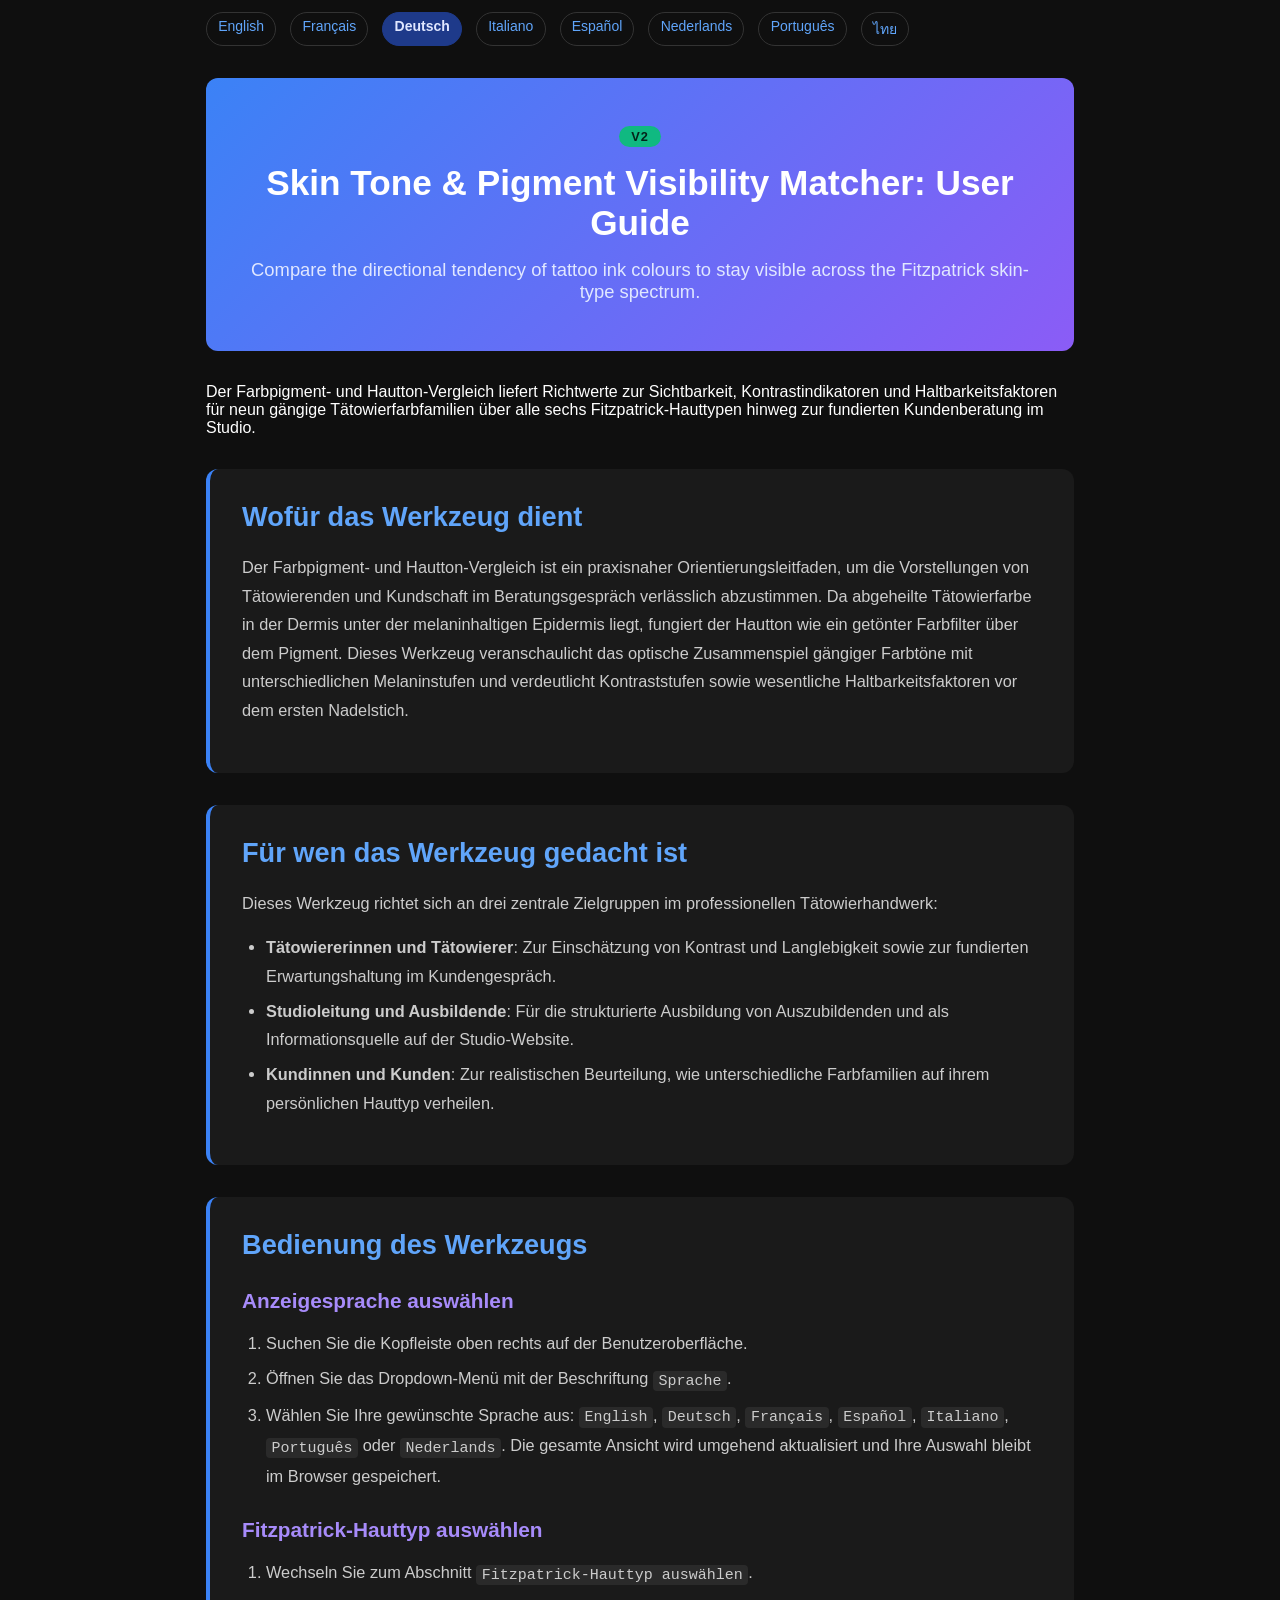
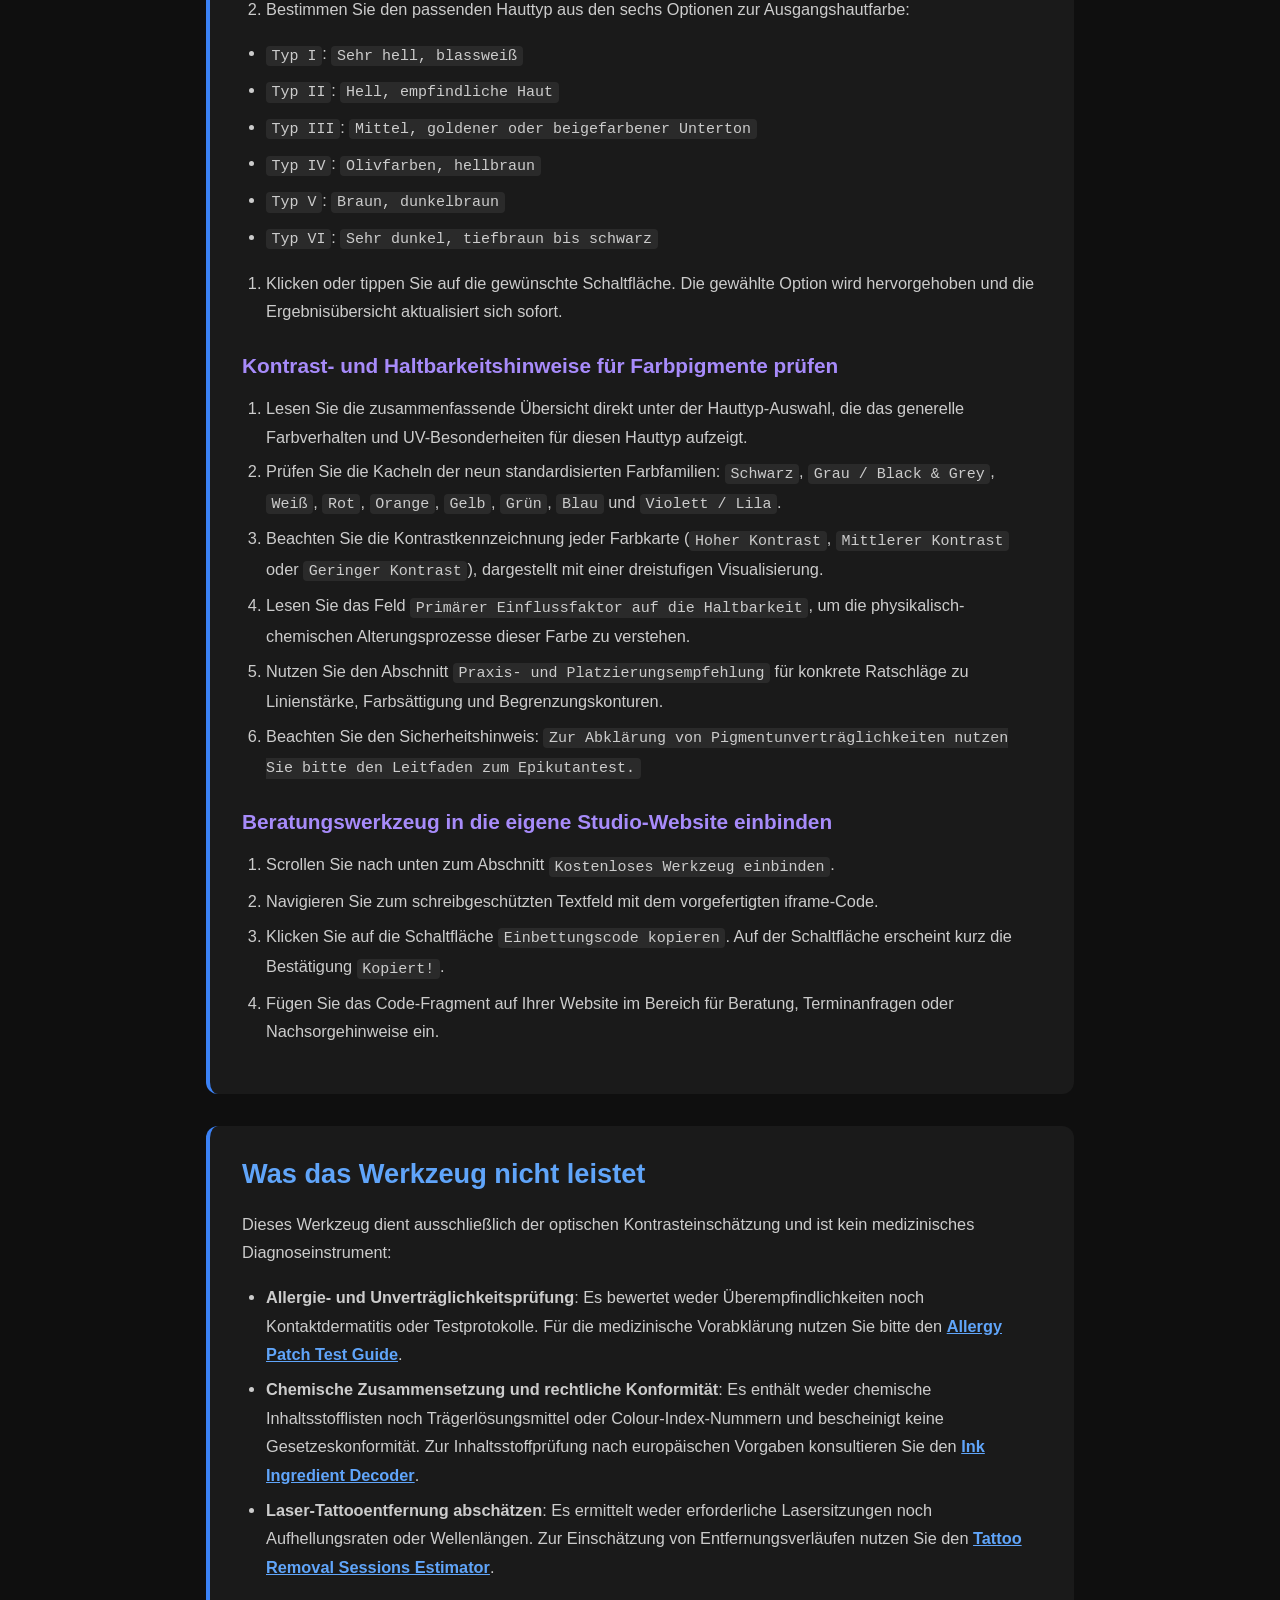
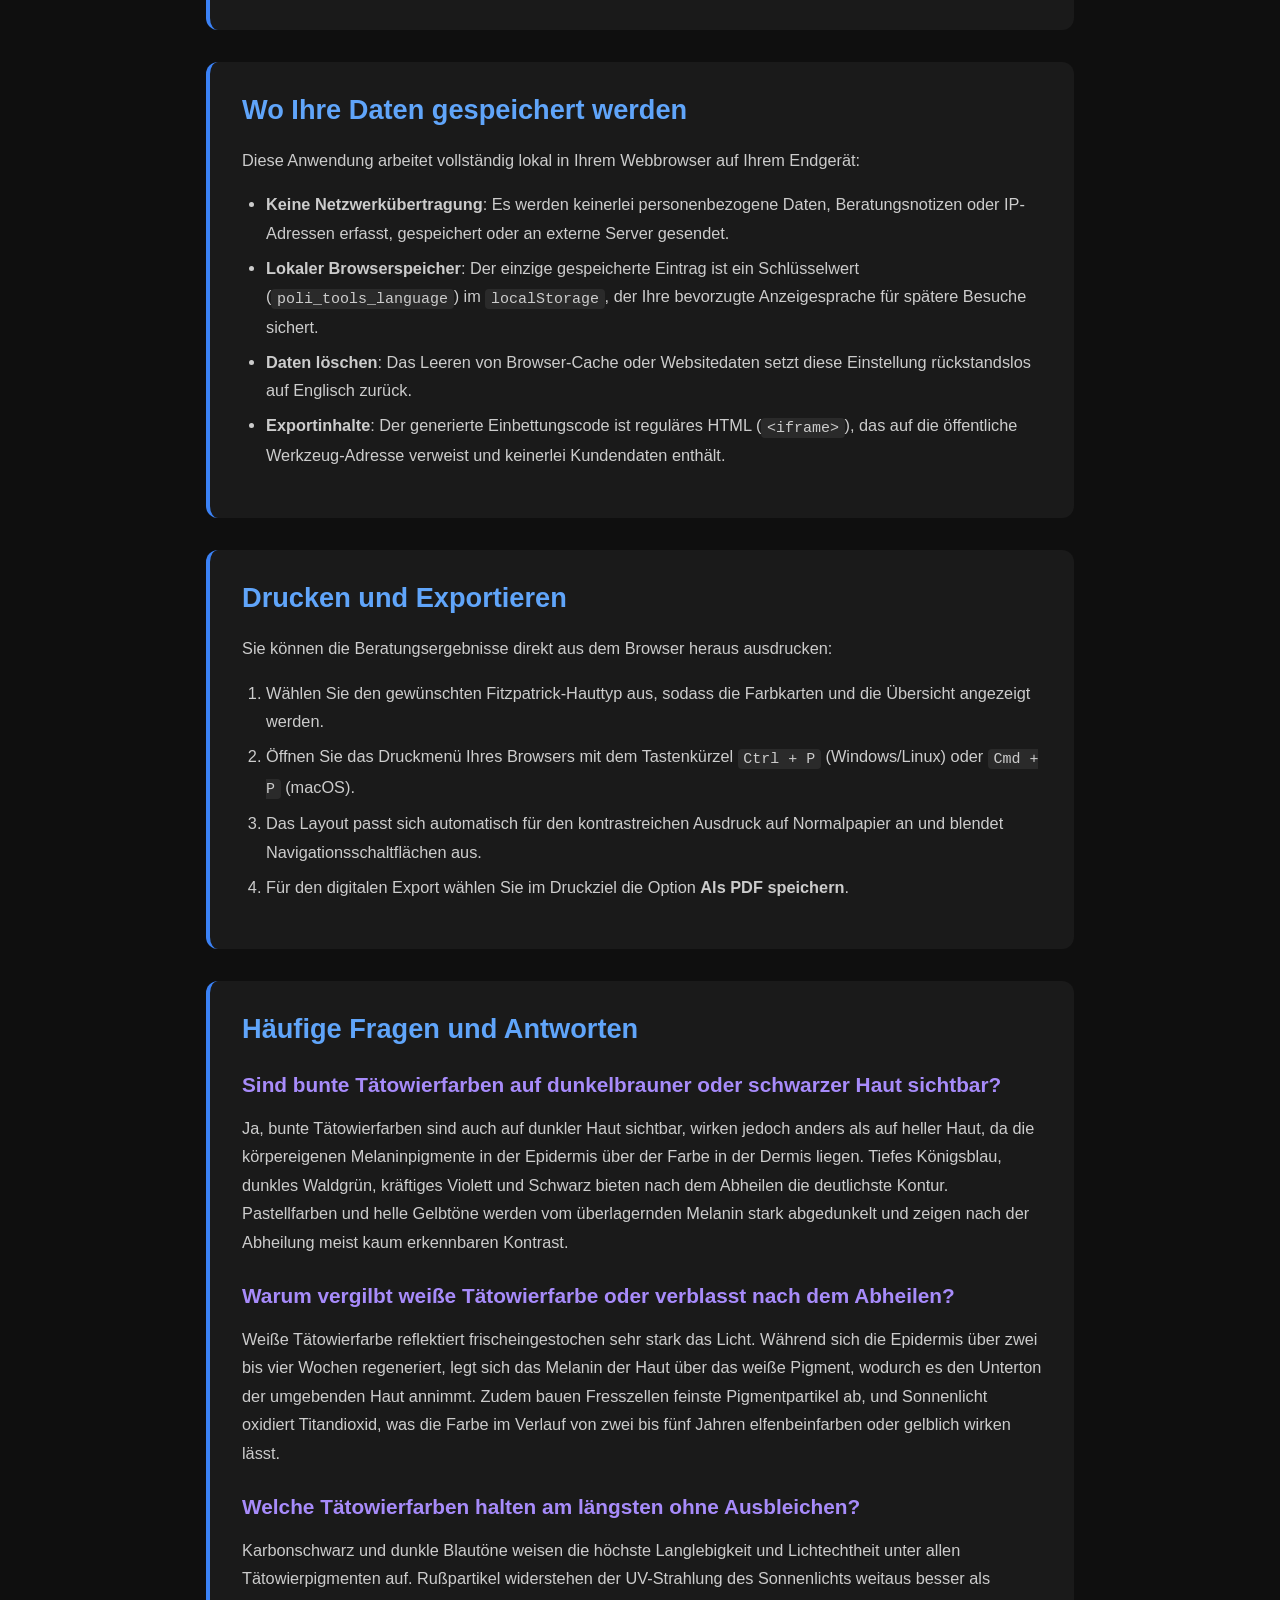
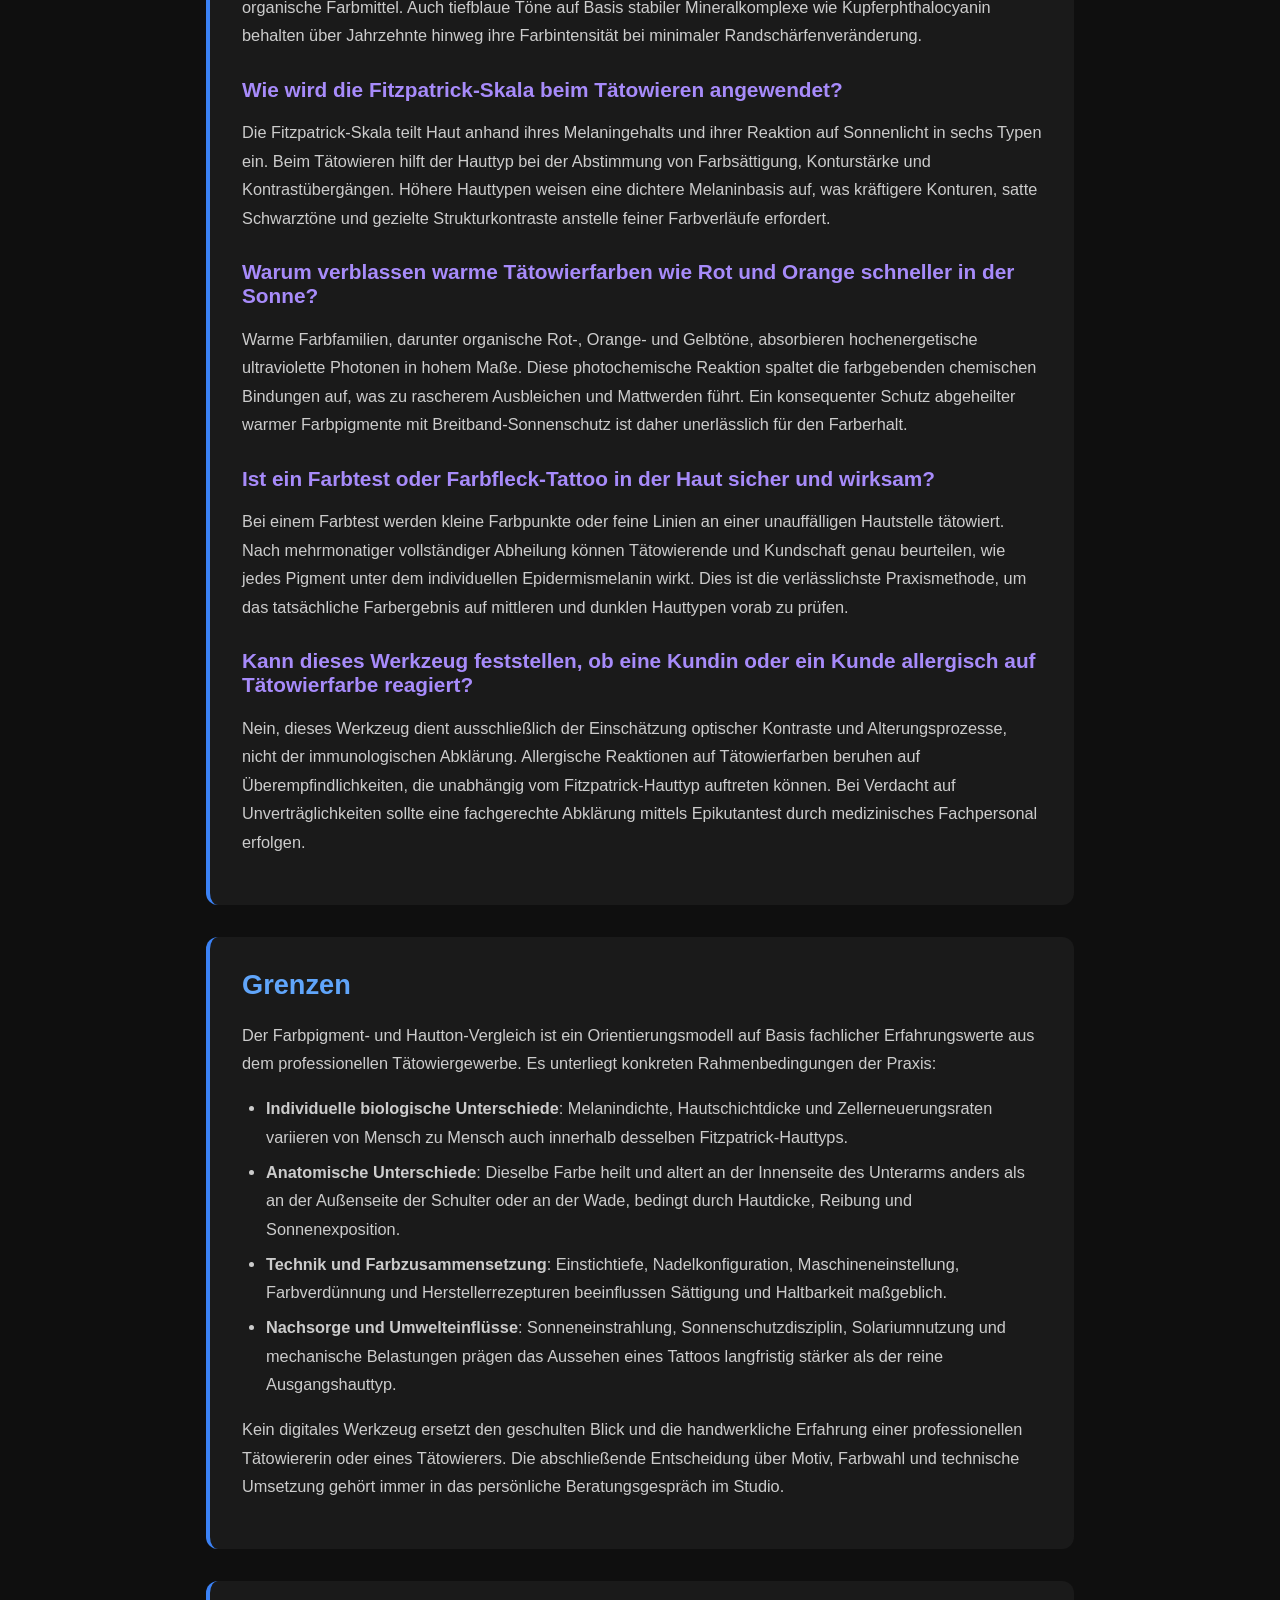
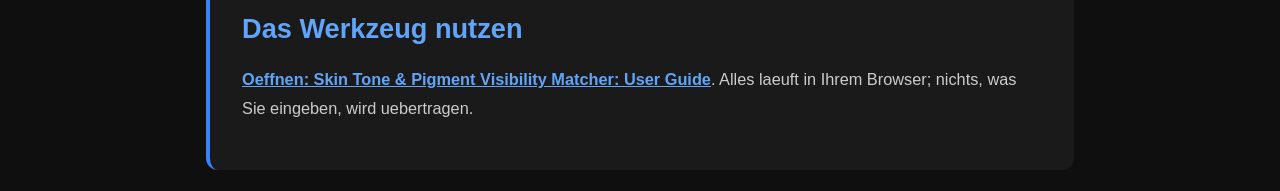
==== documentation-de.html @ 0762dd7b "sync documentation-de.html from the live site The website copy of this tool moved on and the repo di" ====
<!DOCTYPE html>
<html lang="de">
<head><meta name="robots" content="noindex,nofollow">
    <meta charset="UTF-8">
    <meta name="viewport" content="width=device-width, initial-scale=1.0">
    <title>Skin Tone &amp; Pigment Visibility Matcher: User Guide Dokumentation | Poli International</title>
    <meta name="description" content="Compare the directional tendency of tattoo ink colours to stay visible across the Fitzpatrick skin-type spectrum.">
    <link rel="canonical" href="https://poliinternational.com/skin-tone-pigment-matcher/">
    <style>
        body { background: #0f0f0f; color: #fff; font-family: -apple-system, BlinkMacSystemFont, "Segoe UI", Roboto, sans-serif; margin: 0; padding: 0; }
        body.in-iframe .doc-hero h1 { display: none; }
        * { box-sizing: border-box; }
        .entry-content { max-width: 900px; margin: 0 auto; padding: 2rem 1rem; }
        .doc-hero { background: linear-gradient(135deg, #3B82F6, #8B5CF6); padding: 3rem 2rem; text-align: center; border-radius: 0.75rem; margin-bottom: 2rem; }
        .doc-hero h1 { font-size: 2.2rem; margin: 0 0 1rem; font-weight: 700; }
        .doc-hero p { font-size: 1.15rem; color: #E0E7FF; margin: 0; }
        .doc-hero .v2 { display: inline-block; margin-bottom: 1rem; padding: 0.2rem 0.75rem; border-radius: 999px; background: #10B981; color: #04241a; font-weight: 800; font-size: 0.8rem; letter-spacing: 0.08em; }
        .doc-section { margin: 2rem 0; padding: 2rem; background: #1a1a1a; border-radius: 0.75rem; border-left: 4px solid #3B82F6; }
        .doc-section h2 { color: #60A5FA; font-size: 1.7rem; margin: 0 0 1.25rem; font-weight: 600; }
        .doc-section h3 { color: #A78BFA; font-size: 1.3rem; margin: 1.75rem 0 0.75rem; font-weight: 600; }
        .doc-section p, .doc-section li { color: #ccc; line-height: 1.75; font-size: 1.02rem; }
        .doc-section ul, .doc-section ol { padding-left: 1.5rem; }
        .doc-section li { margin: 0.4rem 0; }
        .doc-section code { background: #2a2a2a; padding: 0.1rem 0.35rem; border-radius: 0.25rem; font-size: 0.92em; }
        .doc-section a { color: #60A5FA; font-weight: 600; }
        .highlight-box { background: linear-gradient(135deg, #1E3A8A, #4C1D95); padding: 1.25rem 1.5rem; border-radius: 0.5rem; margin: 1.5rem 0; border-left: 4px solid #10B981; }
        .highlight-box p { color: #E0E7FF; margin: 0; }
        table { width: 100%; border-collapse: collapse; margin: 1.5rem 0; }
        th, td { padding: 0.75rem; text-align: left; border: 1px solid #333; vertical-align: top; }
        th { background: #2a2a2a; color: #60A5FA; }
        td { color: #ccc; }
        .doc-langs { display: flex; flex-wrap: wrap; gap: 0.4rem; margin: 0 0 1.5rem; font-size: 0.9rem; }
        .doc-langs a, .doc-langs span { padding: 0.3rem 0.7rem; border-radius: 999px; border: 1px solid #333; text-decoration: none; }
        .doc-langs a { color: #60A5FA; }
        .doc-langs span { background: #1E3A8A; color: #E0E7FF; border-color: #1E3A8A; font-weight: 700; }
    </style>
</head>
<body>
<nav class="doc-langs" aria-label="Sprache der Dokumentation" style="display:flex;flex-wrap:wrap;gap:6px 14px;max-width:900px;margin:12px auto 0;padding:0 16px;font-size:14px;"><a lang="en" href="documentation.html">English</a><a lang="fr" href="documentation-fr.html">Français</a><span lang="de">Deutsch</span><a lang="it" href="documentation-it.html">Italiano</a><a lang="es" href="documentation-es.html">Español</a><a lang="nl" href="documentation-nl.html">Nederlands</a><a lang="pt" href="documentation-pt.html">Português</a><a lang="th" href="documentation-th.html">ไทย</a></nav>
<script>if (window.self !== window.top) document.body.classList.add('in-iframe');</script>
    <div class="entry-content">
        <div class="doc-hero">
            <span class="v2">V2</span>
            <h1>Skin Tone &amp; Pigment Visibility Matcher: User Guide</h1>
            <p>Compare the directional tendency of tattoo ink colours to stay visible across the Fitzpatrick skin-type spectrum.</p>
        </div>
        <p>Der Farbpigment- und Hautton-Vergleich liefert Richtwerte zur Sichtbarkeit, Kontrastindikatoren und Haltbarkeitsfaktoren für neun gängige Tätowierfarbfamilien über alle sechs Fitzpatrick-Hauttypen hinweg zur fundierten Kundenberatung im Studio.</p>
        <div class="doc-section">
        <h2>Wofür das Werkzeug dient</h2>
        <p>Der Farbpigment- und Hautton-Vergleich ist ein praxisnaher Orientierungsleitfaden, um die Vorstellungen von Tätowierenden und Kundschaft im Beratungsgespräch verlässlich abzustimmen. Da abgeheilte Tätowierfarbe in der Dermis unter der melaninhaltigen Epidermis liegt, fungiert der Hautton wie ein getönter Farbfilter über dem Pigment. Dieses Werkzeug veranschaulicht das optische Zusammenspiel gängiger Farbtöne mit unterschiedlichen Melaninstufen und verdeutlicht Kontraststufen sowie wesentliche Haltbarkeitsfaktoren vor dem ersten Nadelstich.</p>
        </div>
        <div class="doc-section">
        <h2>Für wen das Werkzeug gedacht ist</h2>
        <p>Dieses Werkzeug richtet sich an drei zentrale Zielgruppen im professionellen Tätowierhandwerk:</p>
        <ul>
        <li><strong>Tätowiererinnen und Tätowierer</strong>: Zur Einschätzung von Kontrast und Langlebigkeit sowie zur fundierten Erwartungshaltung im Kundengespräch.</li>
        <li><strong>Studioleitung und Ausbildende</strong>: Für die strukturierte Ausbildung von Auszubildenden und als Informationsquelle auf der Studio-Website.</li>
        <li><strong>Kundinnen und Kunden</strong>: Zur realistischen Beurteilung, wie unterschiedliche Farbfamilien auf ihrem persönlichen Hauttyp verheilen.</li>
        </ul>
        </div>
        <div class="doc-section">
        <h2>Bedienung des Werkzeugs</h2>
        <h3>Anzeigesprache auswählen</h3>
        <ol>
        <li>Suchen Sie die Kopfleiste oben rechts auf der Benutzeroberfläche.</li>
        <li>Öffnen Sie das Dropdown-Menü mit der Beschriftung <code>Sprache</code>.</li>
        <li>Wählen Sie Ihre gewünschte Sprache aus: <code>English</code>, <code>Deutsch</code>, <code>Français</code>, <code>Español</code>, <code>Italiano</code>, <code>Português</code> oder <code>Nederlands</code>. Die gesamte Ansicht wird umgehend aktualisiert und Ihre Auswahl bleibt im Browser gespeichert.</li>
        </ol>
        <h3>Fitzpatrick-Hauttyp auswählen</h3>
        <ol>
        <li>Wechseln Sie zum Abschnitt <code>Fitzpatrick-Hauttyp auswählen</code>.</li>
        <li>Bestimmen Sie den passenden Hauttyp aus den sechs Optionen zur Ausgangshautfarbe:</li>
        </ol>
        <ul>
        <li><code>Typ I</code>: <code>Sehr hell, blassweiß</code></li>
        <li><code>Typ II</code>: <code>Hell, empfindliche Haut</code></li>
        <li><code>Typ III</code>: <code>Mittel, goldener oder beigefarbener Unterton</code></li>
        <li><code>Typ IV</code>: <code>Olivfarben, hellbraun</code></li>
        <li><code>Typ V</code>: <code>Braun, dunkelbraun</code></li>
        <li><code>Typ VI</code>: <code>Sehr dunkel, tiefbraun bis schwarz</code></li>
        </ul>
        <ol>
        <li>Klicken oder tippen Sie auf die gewünschte Schaltfläche. Die gewählte Option wird hervorgehoben und die Ergebnisübersicht aktualisiert sich sofort.</li>
        </ol>
        <h3>Kontrast- und Haltbarkeitshinweise für Farbpigmente prüfen</h3>
        <ol>
        <li>Lesen Sie die zusammenfassende Übersicht direkt unter der Hauttyp-Auswahl, die das generelle Farbverhalten und UV-Besonderheiten für diesen Hauttyp aufzeigt.</li>
        <li>Prüfen Sie die Kacheln der neun standardisierten Farbfamilien: <code>Schwarz</code>, <code>Grau / Black &amp; Grey</code>, <code>Weiß</code>, <code>Rot</code>, <code>Orange</code>, <code>Gelb</code>, <code>Grün</code>, <code>Blau</code> und <code>Violett / Lila</code>.</li>
        <li>Beachten Sie die Kontrastkennzeichnung jeder Farbkarte (<code>Hoher Kontrast</code>, <code>Mittlerer Kontrast</code> oder <code>Geringer Kontrast</code>), dargestellt mit einer dreistufigen Visualisierung.</li>
        <li>Lesen Sie das Feld <code>Primärer Einflussfaktor auf die Haltbarkeit</code>, um die physikalisch-chemischen Alterungsprozesse dieser Farbe zu verstehen.</li>
        <li>Nutzen Sie den Abschnitt <code>Praxis- und Platzierungsempfehlung</code> für konkrete Ratschläge zu Linienstärke, Farbsättigung und Begrenzungskonturen.</li>
        <li>Beachten Sie den Sicherheitshinweis: <code>Zur Abklärung von Pigmentunverträglichkeiten nutzen Sie bitte den Leitfaden zum Epikutantest.</code></li>
        </ol>
        <h3>Beratungswerkzeug in die eigene Studio-Website einbinden</h3>
        <ol>
        <li>Scrollen Sie nach unten zum Abschnitt <code>Kostenloses Werkzeug einbinden</code>.</li>
        <li>Navigieren Sie zum schreibgeschützten Textfeld mit dem vorgefertigten iframe-Code.</li>
        <li>Klicken Sie auf die Schaltfläche <code>Einbettungscode kopieren</code>. Auf der Schaltfläche erscheint kurz die Bestätigung <code>Kopiert!</code>.</li>
        <li>Fügen Sie das Code-Fragment auf Ihrer Website im Bereich für Beratung, Terminanfragen oder Nachsorgehinweise ein.</li>
        </ol>
        </div>
        <div class="doc-section">
        <h2>Was das Werkzeug nicht leistet</h2>
        <p>Dieses Werkzeug dient ausschließlich der optischen Kontrasteinschätzung und ist kein medizinisches Diagnoseinstrument:</p>
        <ul>
        <li><strong>Allergie- und Unverträglichkeitsprüfung</strong>: Es bewertet weder Überempfindlichkeiten noch Kontaktdermatitis oder Testprotokolle. Für die medizinische Vorabklärung nutzen Sie bitte den <a href="https://poliinternational.com/allergy-patch-test/" target="_top">Allergy Patch Test Guide</a>.</li>
        <li><strong>Chemische Zusammensetzung und rechtliche Konformität</strong>: Es enthält weder chemische Inhaltsstofflisten noch Trägerlösungsmittel oder Colour-Index-Nummern und bescheinigt keine Gesetzeskonformität. Zur Inhaltsstoffprüfung nach europäischen Vorgaben konsultieren Sie den <a href="https://poliinternational.com/ink-ingredient-decoder/" target="_top">Ink Ingredient Decoder</a>.</li>
        <li><strong>Laser-Tattooentfernung abschätzen</strong>: Es ermittelt weder erforderliche Lasersitzungen noch Aufhellungsraten oder Wellenlängen. Zur Einschätzung von Entfernungsverläufen nutzen Sie den <a href="https://poliinternational.com/tattoo-removal-sessions/" target="_top">Tattoo Removal Sessions Estimator</a>.</li>
        </ul>
        </div>
        <div class="doc-section">
        <h2>Wo Ihre Daten gespeichert werden</h2>
        <p>Diese Anwendung arbeitet vollständig lokal in Ihrem Webbrowser auf Ihrem Endgerät:</p>
        <ul>
        <li><strong>Keine Netzwerkübertragung</strong>: Es werden keinerlei personenbezogene Daten, Beratungsnotizen oder IP-Adressen erfasst, gespeichert oder an externe Server gesendet.</li>
        <li><strong>Lokaler Browserspeicher</strong>: Der einzige gespeicherte Eintrag ist ein Schlüsselwert (<code>poli_tools_language</code>) im <code>localStorage</code>, der Ihre bevorzugte Anzeigesprache für spätere Besuche sichert.</li>
        <li><strong>Daten löschen</strong>: Das Leeren von Browser-Cache oder Websitedaten setzt diese Einstellung rückstandslos auf Englisch zurück.</li>
        <li><strong>Exportinhalte</strong>: Der generierte Einbettungscode ist reguläres HTML (<code>&lt;iframe&gt;</code>), das auf die öffentliche Werkzeug-Adresse verweist und keinerlei Kundendaten enthält.</li>
        </ul>
        </div>
        <div class="doc-section">
        <h2>Drucken und Exportieren</h2>
        <p>Sie können die Beratungsergebnisse direkt aus dem Browser heraus ausdrucken:</p>
        <ol>
        <li>Wählen Sie den gewünschten Fitzpatrick-Hauttyp aus, sodass die Farbkarten und die Übersicht angezeigt werden.</li>
        <li>Öffnen Sie das Druckmenü Ihres Browsers mit dem Tastenkürzel <code>Ctrl + P</code> (Windows/Linux) oder <code>Cmd + P</code> (macOS).</li>
        <li>Das Layout passt sich automatisch für den kontrastreichen Ausdruck auf Normalpapier an und blendet Navigationsschaltflächen aus.</li>
        <li>Für den digitalen Export wählen Sie im Druckziel die Option <strong>Als PDF speichern</strong>.</li>
        </ol>
        </div>
        <div class="doc-section">
        <h2>Häufige Fragen und Antworten</h2>
        <h3>Sind bunte Tätowierfarben auf dunkelbrauner oder schwarzer Haut sichtbar?</h3>
        <p>Ja, bunte Tätowierfarben sind auch auf dunkler Haut sichtbar, wirken jedoch anders als auf heller Haut, da die körpereigenen Melaninpigmente in der Epidermis über der Farbe in der Dermis liegen. Tiefes Königsblau, dunkles Waldgrün, kräftiges Violett und Schwarz bieten nach dem Abheilen die deutlichste Kontur. Pastellfarben und helle Gelbtöne werden vom überlagernden Melanin stark abgedunkelt und zeigen nach der Abheilung meist kaum erkennbaren Kontrast.</p>
        <h3>Warum vergilbt weiße Tätowierfarbe oder verblasst nach dem Abheilen?</h3>
        <p>Weiße Tätowierfarbe reflektiert frischeingestochen sehr stark das Licht. Während sich die Epidermis über zwei bis vier Wochen regeneriert, legt sich das Melanin der Haut über das weiße Pigment, wodurch es den Unterton der umgebenden Haut annimmt. Zudem bauen Fresszellen feinste Pigmentpartikel ab, und Sonnenlicht oxidiert Titandioxid, was die Farbe im Verlauf von zwei bis fünf Jahren elfenbeinfarben oder gelblich wirken lässt.</p>
        <h3>Welche Tätowierfarben halten am längsten ohne Ausbleichen?</h3>
        <p>Karbonschwarz und dunkle Blautöne weisen die höchste Langlebigkeit und Lichtechtheit unter allen Tätowierpigmenten auf. Rußpartikel widerstehen der UV-Strahlung des Sonnenlichts weitaus besser als organische Farbmittel. Auch tiefblaue Töne auf Basis stabiler Mineralkomplexe wie Kupferphthalocyanin behalten über Jahrzehnte hinweg ihre Farbintensität bei minimaler Randschärfenveränderung.</p>
        <h3>Wie wird die Fitzpatrick-Skala beim Tätowieren angewendet?</h3>
        <p>Die Fitzpatrick-Skala teilt Haut anhand ihres Melaningehalts und ihrer Reaktion auf Sonnenlicht in sechs Typen ein. Beim Tätowieren hilft der Hauttyp bei der Abstimmung von Farbsättigung, Konturstärke und Kontrastübergängen. Höhere Hauttypen weisen eine dichtere Melaninbasis auf, was kräftigere Konturen, satte Schwarztöne und gezielte Strukturkontraste anstelle feiner Farbverläufe erfordert.</p>
        <h3>Warum verblassen warme Tätowierfarben wie Rot und Orange schneller in der Sonne?</h3>
        <p>Warme Farbfamilien, darunter organische Rot-, Orange- und Gelbtöne, absorbieren hochenergetische ultraviolette Photonen in hohem Maße. Diese photochemische Reaktion spaltet die farbgebenden chemischen Bindungen auf, was zu rascherem Ausbleichen und Mattwerden führt. Ein konsequenter Schutz abgeheilter warmer Farbpigmente mit Breitband-Sonnenschutz ist daher unerlässlich für den Farberhalt.</p>
        <h3>Ist ein Farbtest oder Farbfleck-Tattoo in der Haut sicher und wirksam?</h3>
        <p>Bei einem Farbtest werden kleine Farbpunkte oder feine Linien an einer unauffälligen Hautstelle tätowiert. Nach mehrmonatiger vollständiger Abheilung können Tätowierende und Kundschaft genau beurteilen, wie jedes Pigment unter dem individuellen Epidermismelanin wirkt. Dies ist die verlässlichste Praxismethode, um das tatsächliche Farbergebnis auf mittleren und dunklen Hauttypen vorab zu prüfen.</p>
        <h3>Kann dieses Werkzeug feststellen, ob eine Kundin oder ein Kunde allergisch auf Tätowierfarbe reagiert?</h3>
        <p>Nein, dieses Werkzeug dient ausschließlich der Einschätzung optischer Kontraste und Alterungsprozesse, nicht der immunologischen Abklärung. Allergische Reaktionen auf Tätowierfarben beruhen auf Überempfindlichkeiten, die unabhängig vom Fitzpatrick-Hauttyp auftreten können. Bei Verdacht auf Unverträglichkeiten sollte eine fachgerechte Abklärung mittels Epikutantest durch medizinisches Fachpersonal erfolgen.</p>
        </div>
        <div class="doc-section">
        <h2>Grenzen</h2>
        <p>Der Farbpigment- und Hautton-Vergleich ist ein Orientierungsmodell auf Basis fachlicher Erfahrungswerte aus dem professionellen Tätowiergewerbe. Es unterliegt konkreten Rahmenbedingungen der Praxis:</p>
        <ul>
        <li><strong>Individuelle biologische Unterschiede</strong>: Melanindichte, Hautschichtdicke und Zellerneuerungsraten variieren von Mensch zu Mensch auch innerhalb desselben Fitzpatrick-Hauttyps.</li>
        <li><strong>Anatomische Unterschiede</strong>: Dieselbe Farbe heilt und altert an der Innenseite des Unterarms anders als an der Außenseite der Schulter oder an der Wade, bedingt durch Hautdicke, Reibung und Sonnenexposition.</li>
        <li><strong>Technik und Farbzusammensetzung</strong>: Einstichtiefe, Nadelkonfiguration, Maschineneinstellung, Farbverdünnung und Herstellerrezepturen beeinflussen Sättigung und Haltbarkeit maßgeblich.</li>
        <li><strong>Nachsorge und Umwelteinflüsse</strong>: Sonneneinstrahlung, Sonnenschutzdisziplin, Solariumnutzung und mechanische Belastungen prägen das Aussehen eines Tattoos langfristig stärker als der reine Ausgangshauttyp.</li>
        </ul>
        <p>Kein digitales Werkzeug ersetzt den geschulten Blick und die handwerkliche Erfahrung einer professionellen Tätowiererin oder eines Tätowierers. Die abschließende Entscheidung über Motiv, Farbwahl und technische Umsetzung gehört immer in das persönliche Beratungsgespräch im Studio.</p>
        </div>
        <div class="doc-section">
            <h2>Das Werkzeug nutzen</h2>
            <p><a href="https://poliinternational.com/skin-tone-pigment-matcher/" target="_top">Oeffnen: Skin Tone &amp; Pigment Visibility Matcher: User Guide</a>. Alles laeuft in Ihrem Browser; nichts, was Sie eingeben, wird uebertragen.</p>
        </div>
    </div>
</body>
</html>
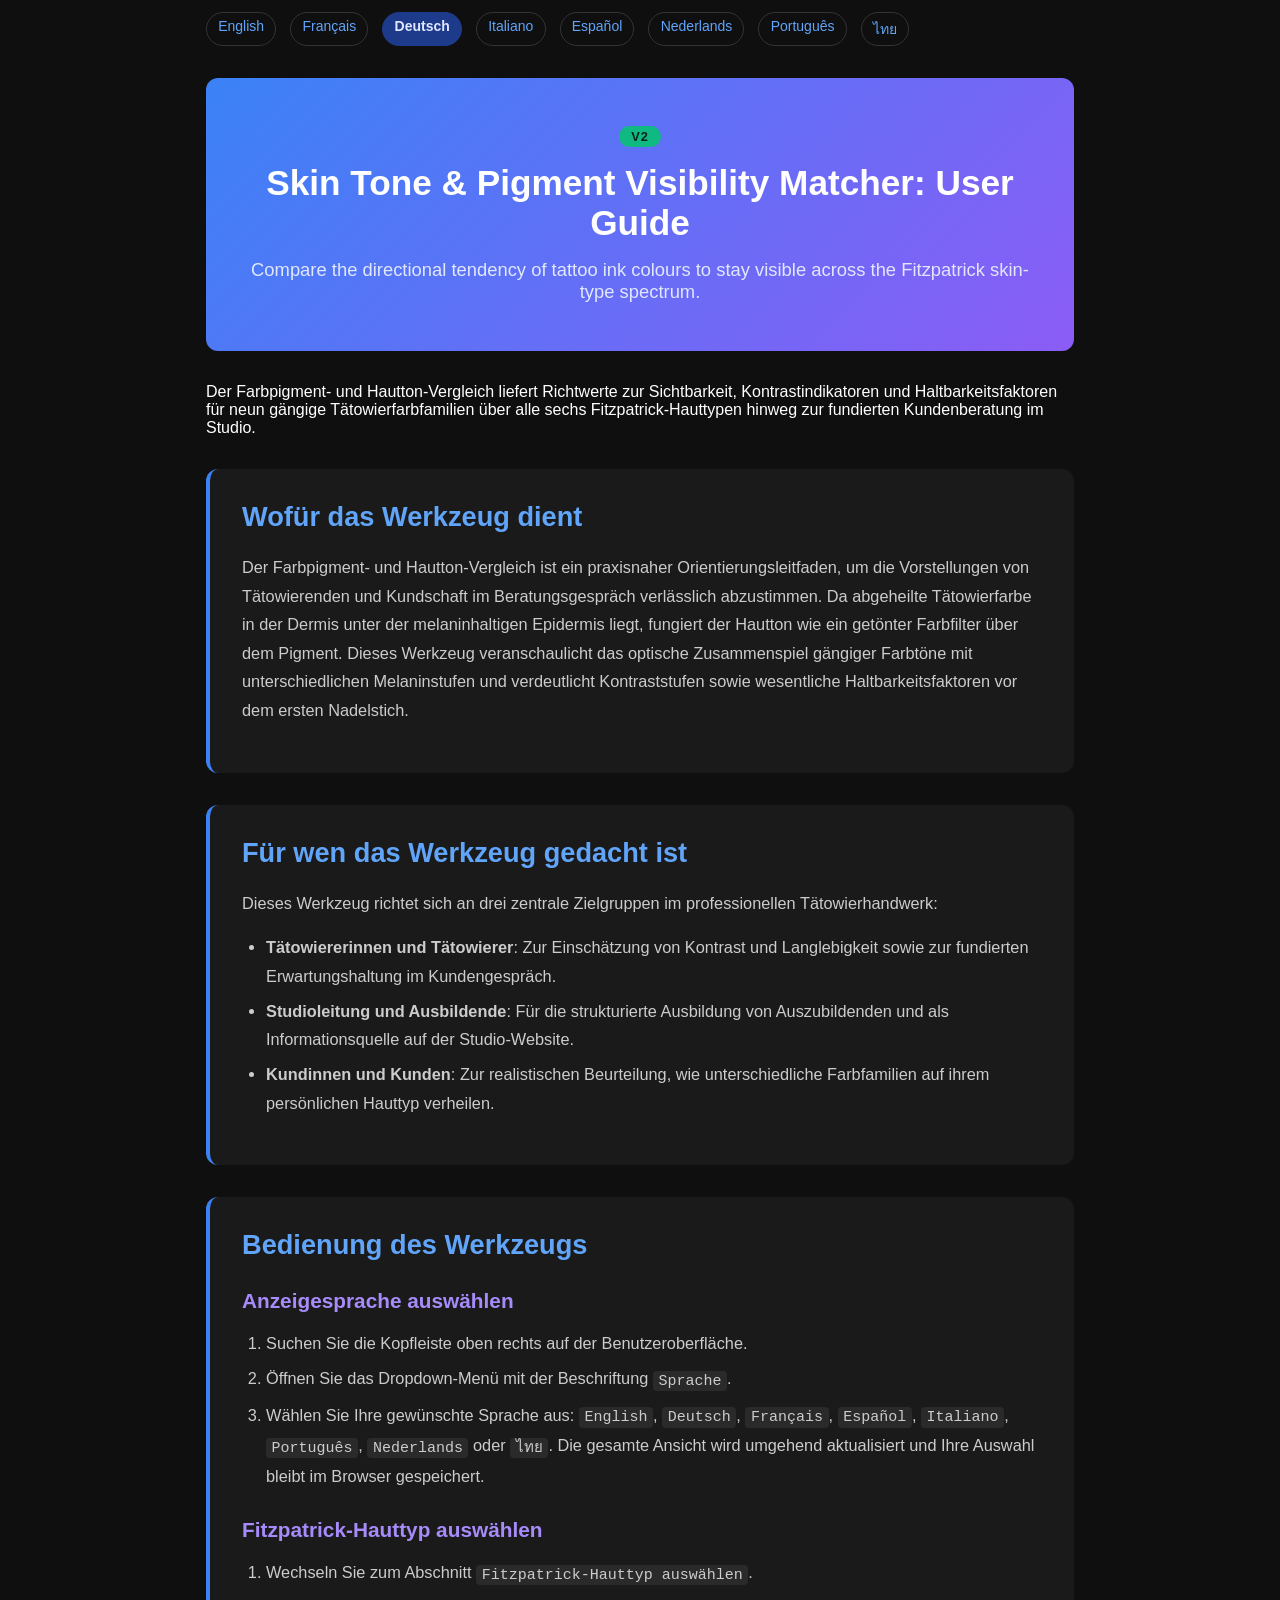
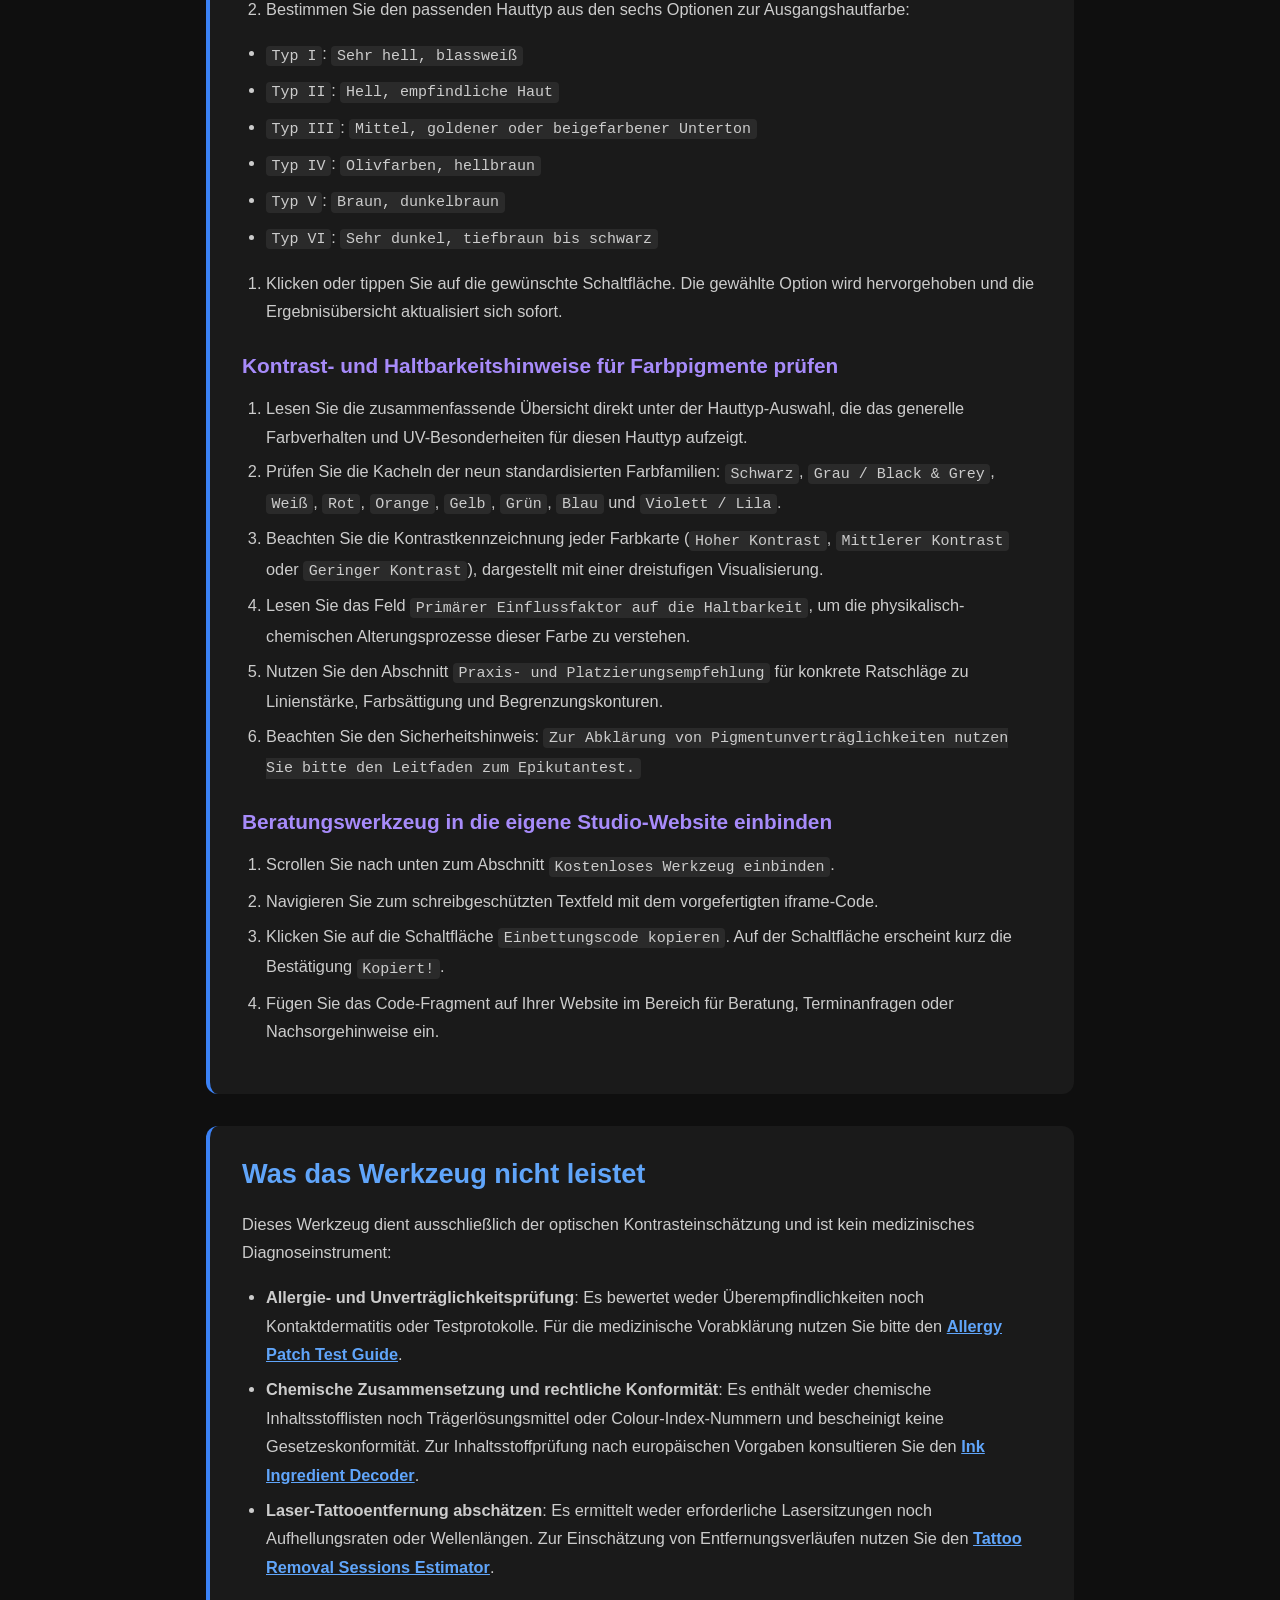
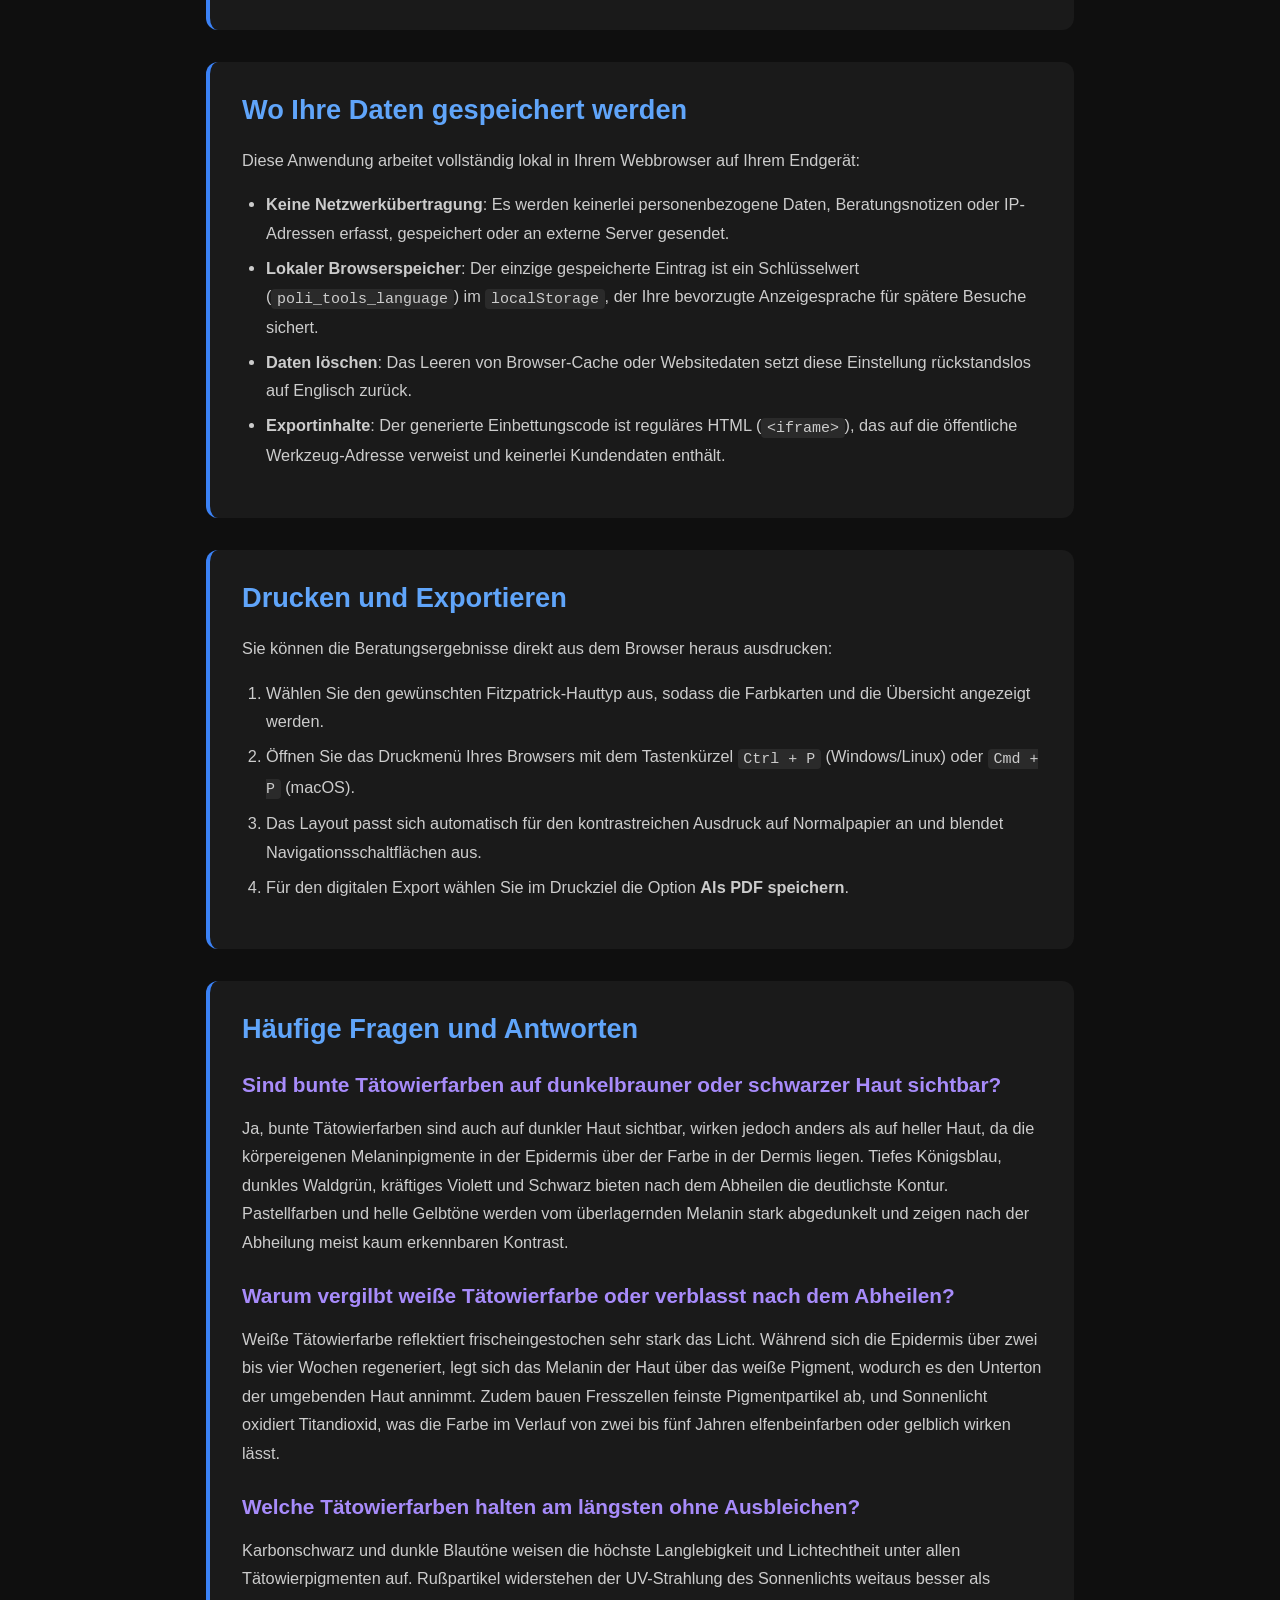
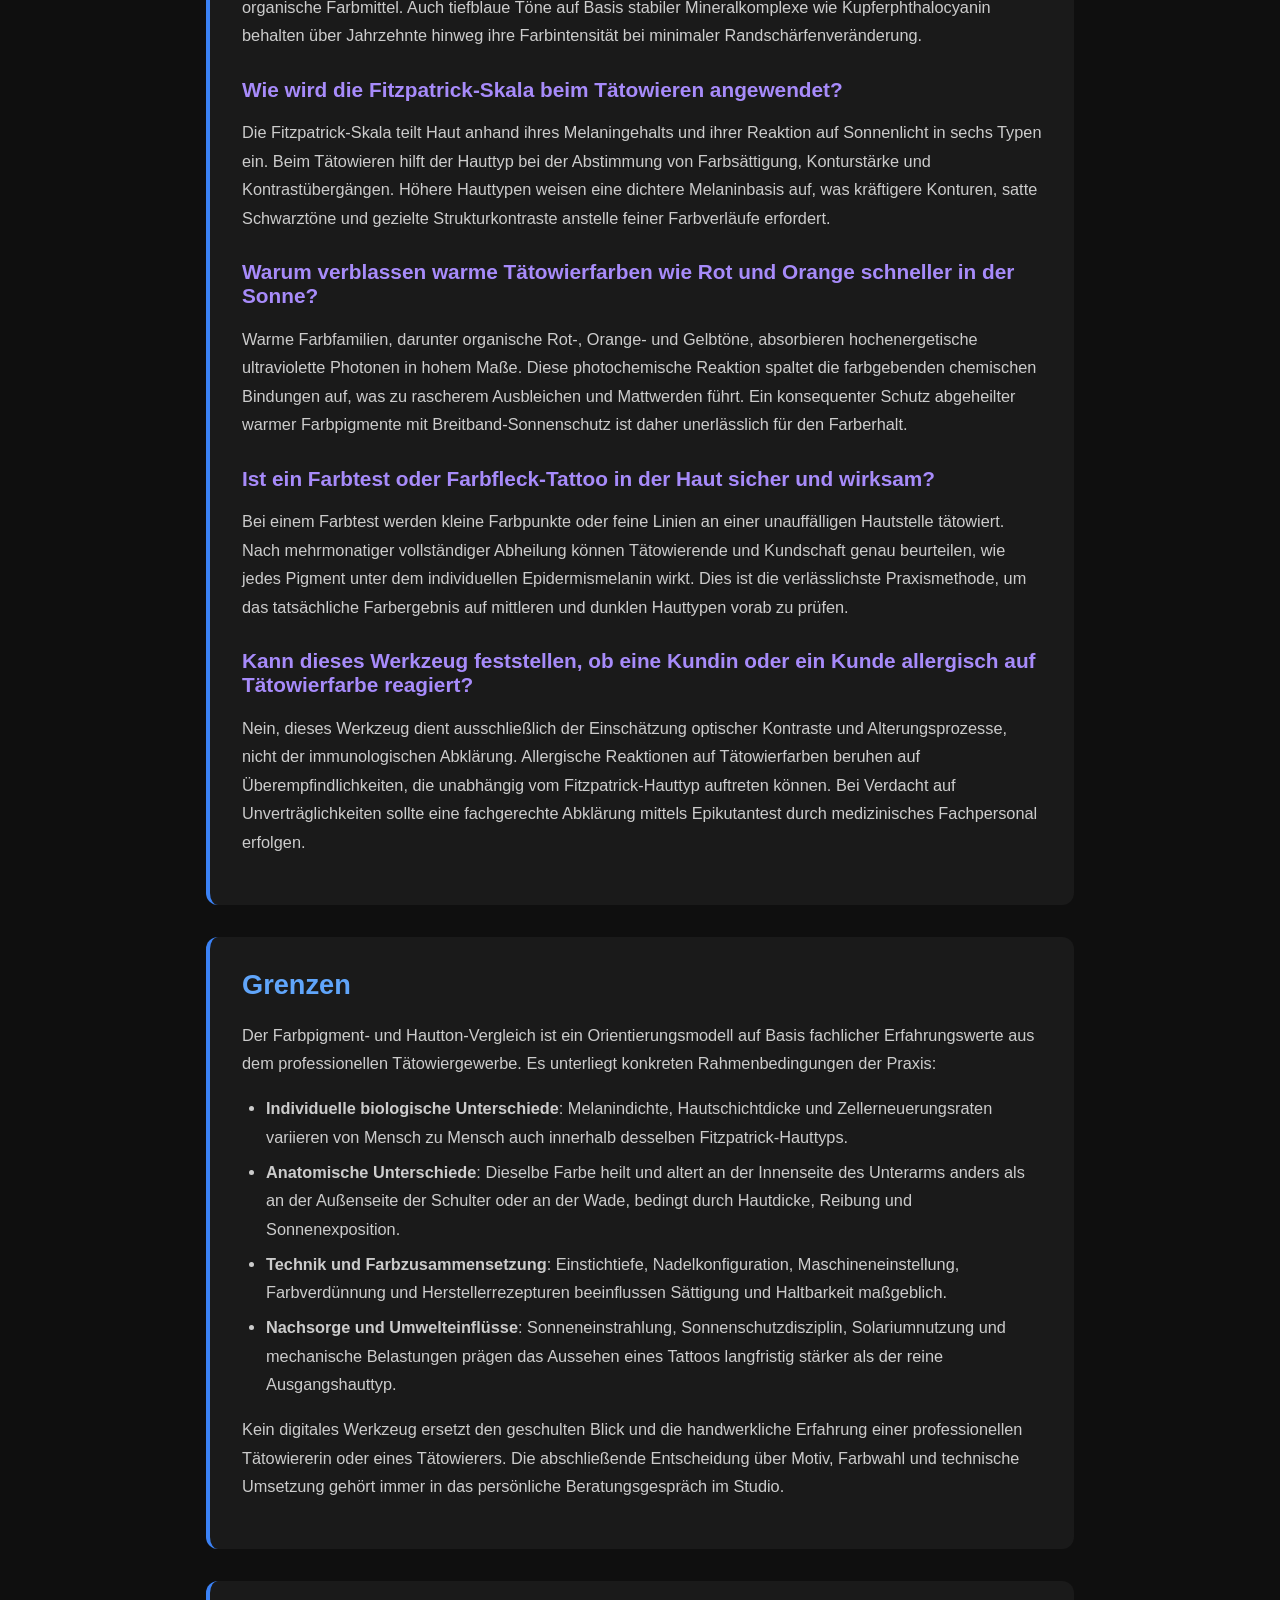
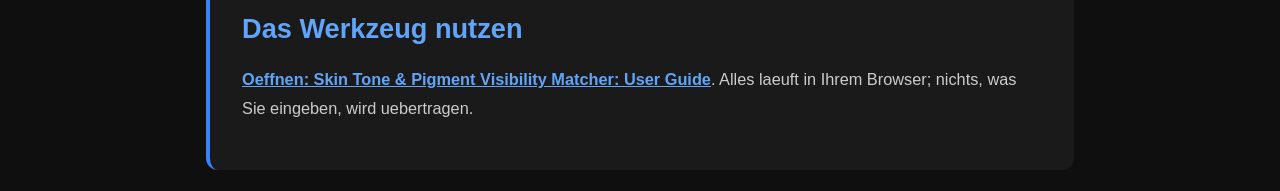
==== commit 0c4ec24c: "sync documentation-de.html from the live site The website copy of this tool moved on and the repo di" ====
--- a/documentation-de.html
+++ b/documentation-de.html
@@ -64,7 +64,7 @@
         <ol>
         <li>Suchen Sie die Kopfleiste oben rechts auf der Benutzeroberfläche.</li>
         <li>Öffnen Sie das Dropdown-Menü mit der Beschriftung <code>Sprache</code>.</li>
-        <li>Wählen Sie Ihre gewünschte Sprache aus: <code>English</code>, <code>Deutsch</code>, <code>Français</code>, <code>Español</code>, <code>Italiano</code>, <code>Português</code> oder <code>Nederlands</code>. Die gesamte Ansicht wird umgehend aktualisiert und Ihre Auswahl bleibt im Browser gespeichert.</li>
+        <li>Wählen Sie Ihre gewünschte Sprache aus: <code>English</code>, <code>Deutsch</code>, <code>Français</code>, <code>Español</code>, <code>Italiano</code>, <code>Português</code>, <code>Nederlands</code> oder <code>ไทย</code>. Die gesamte Ansicht wird umgehend aktualisiert und Ihre Auswahl bleibt im Browser gespeichert.</li>
         </ol>
         <h3>Fitzpatrick-Hauttyp auswählen</h3>
         <ol>
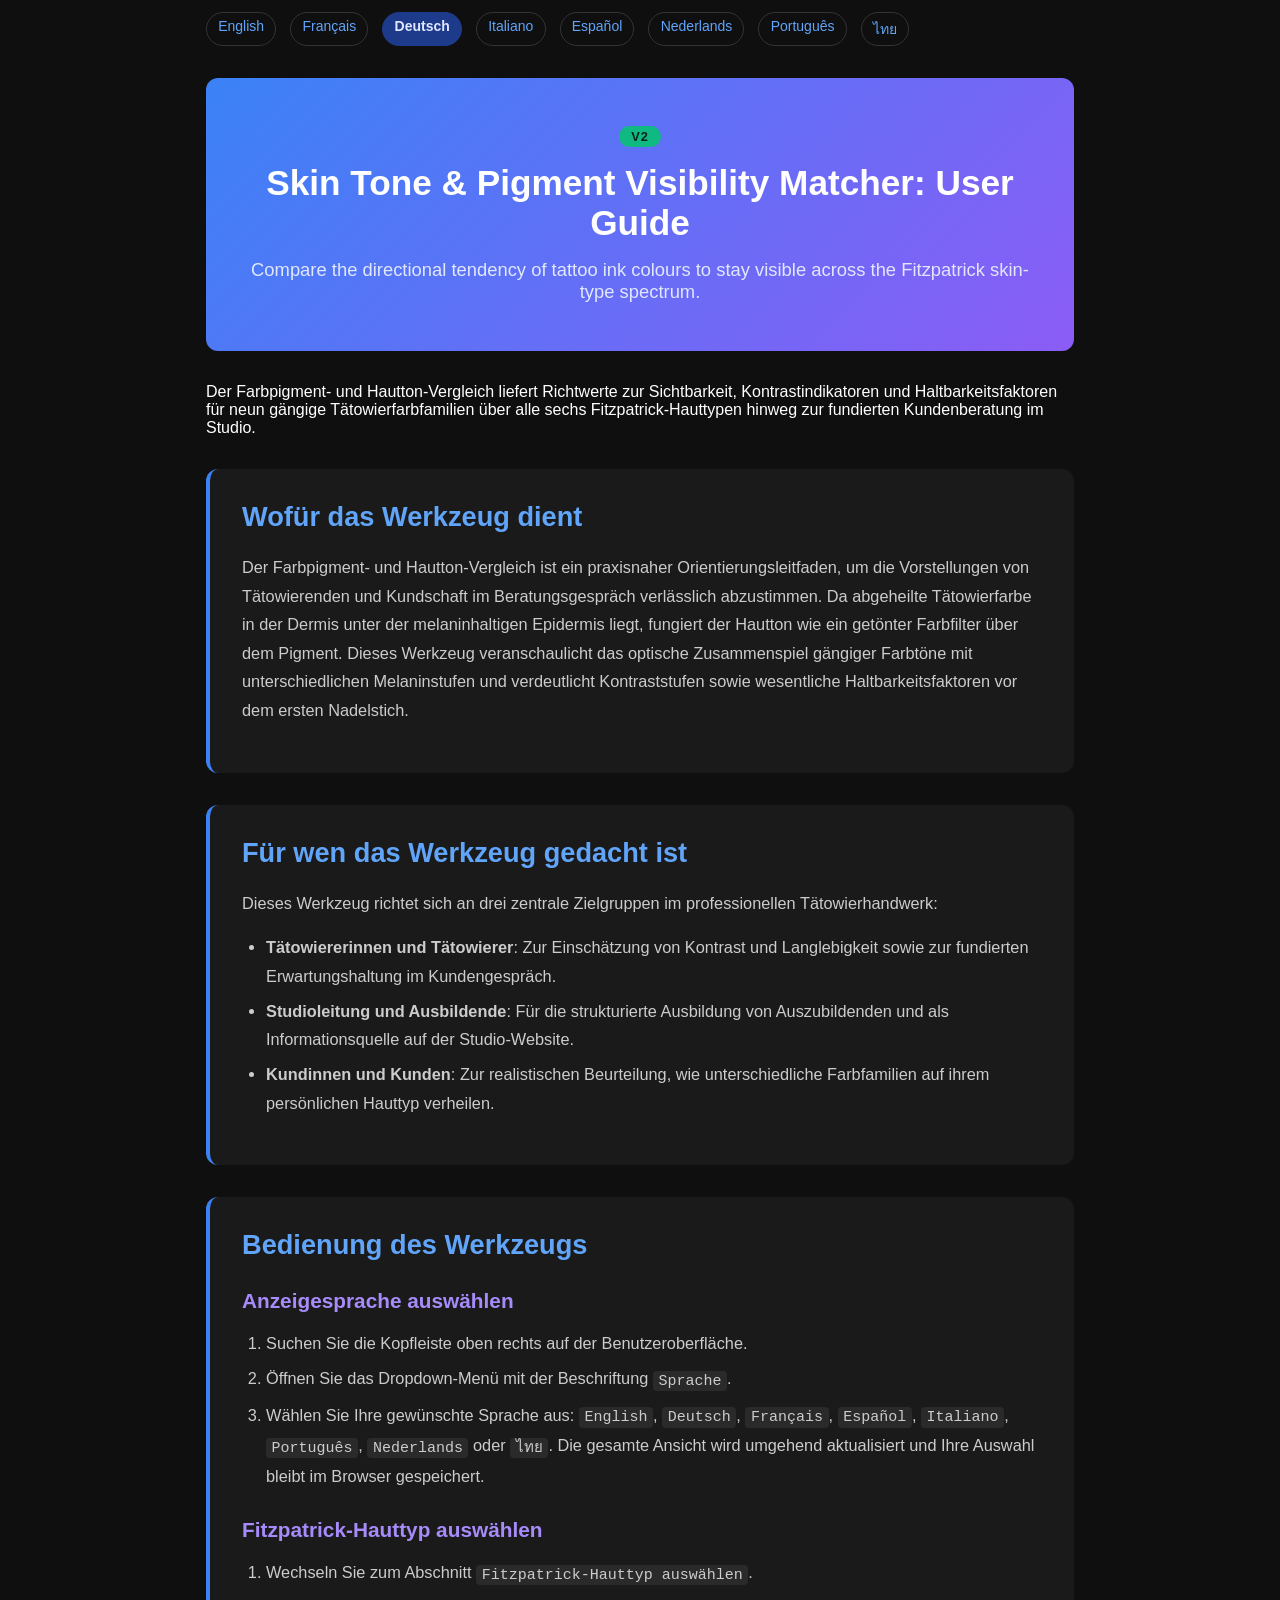
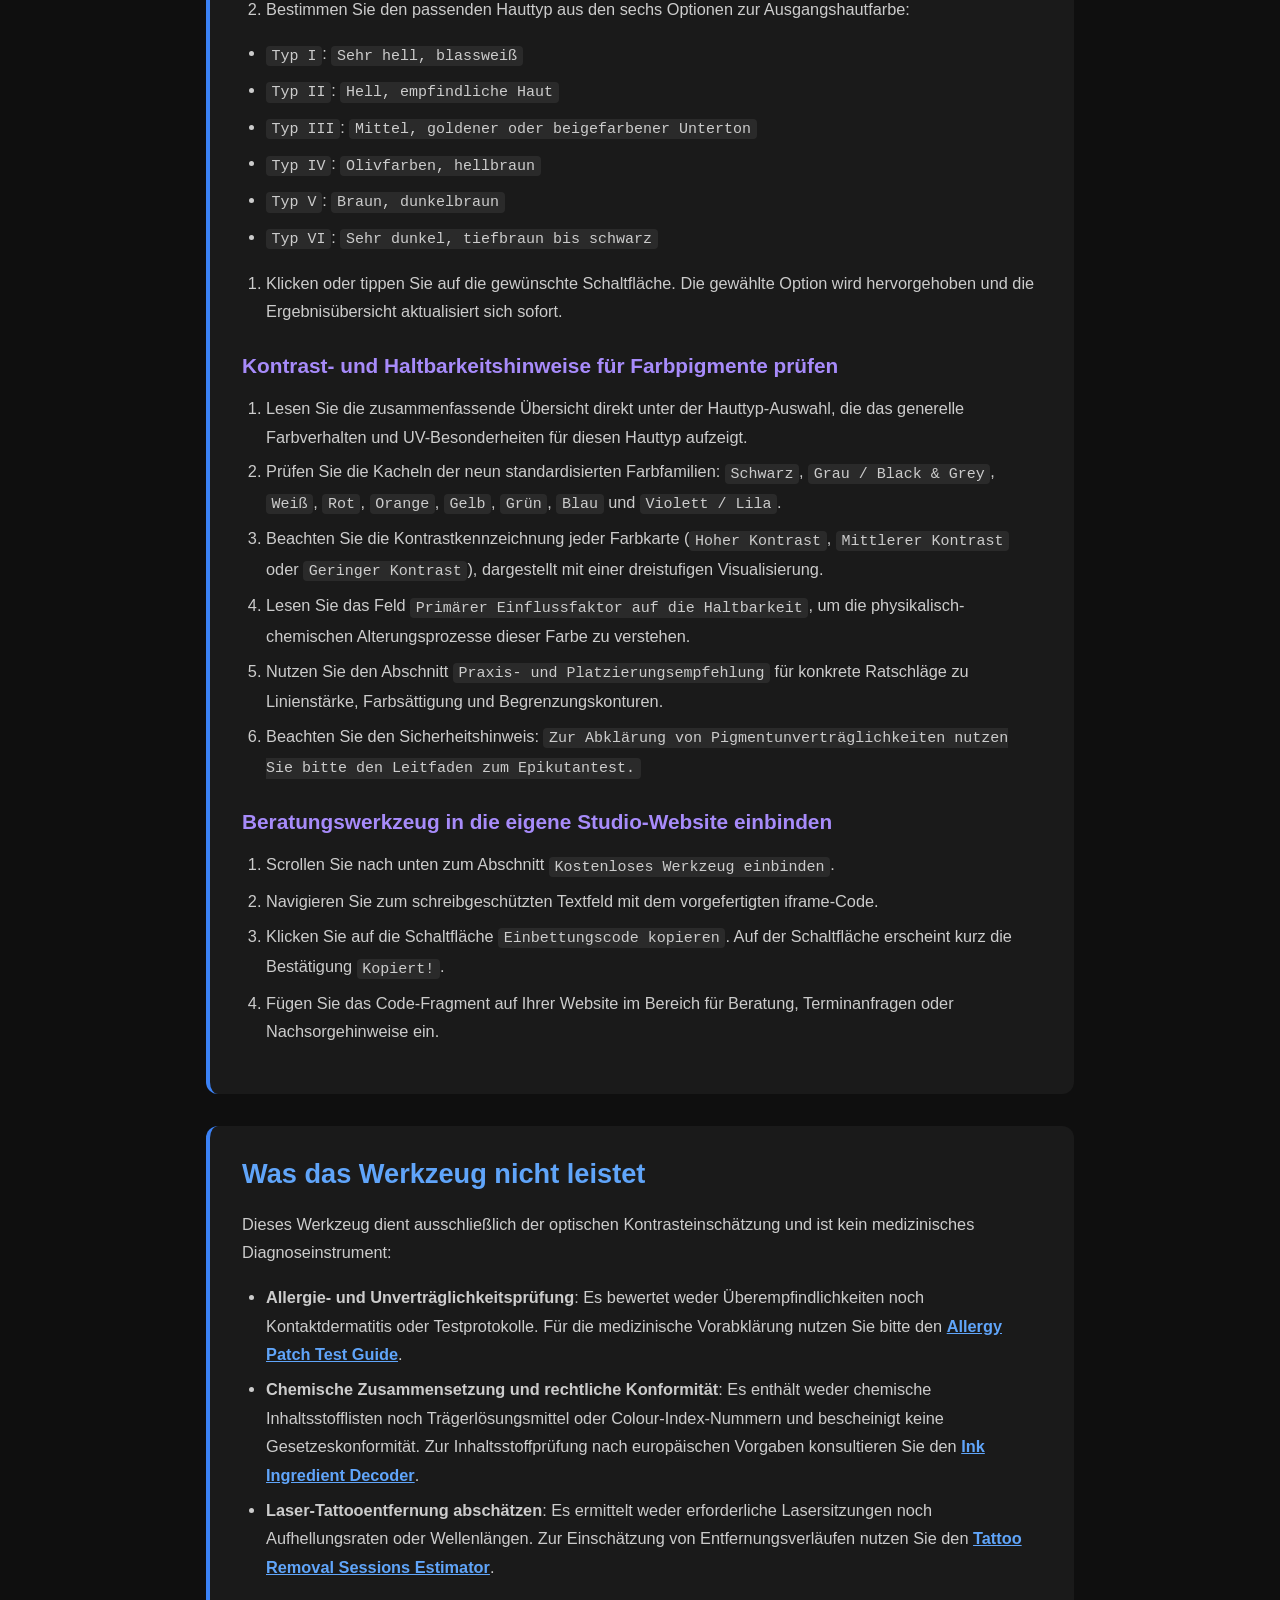
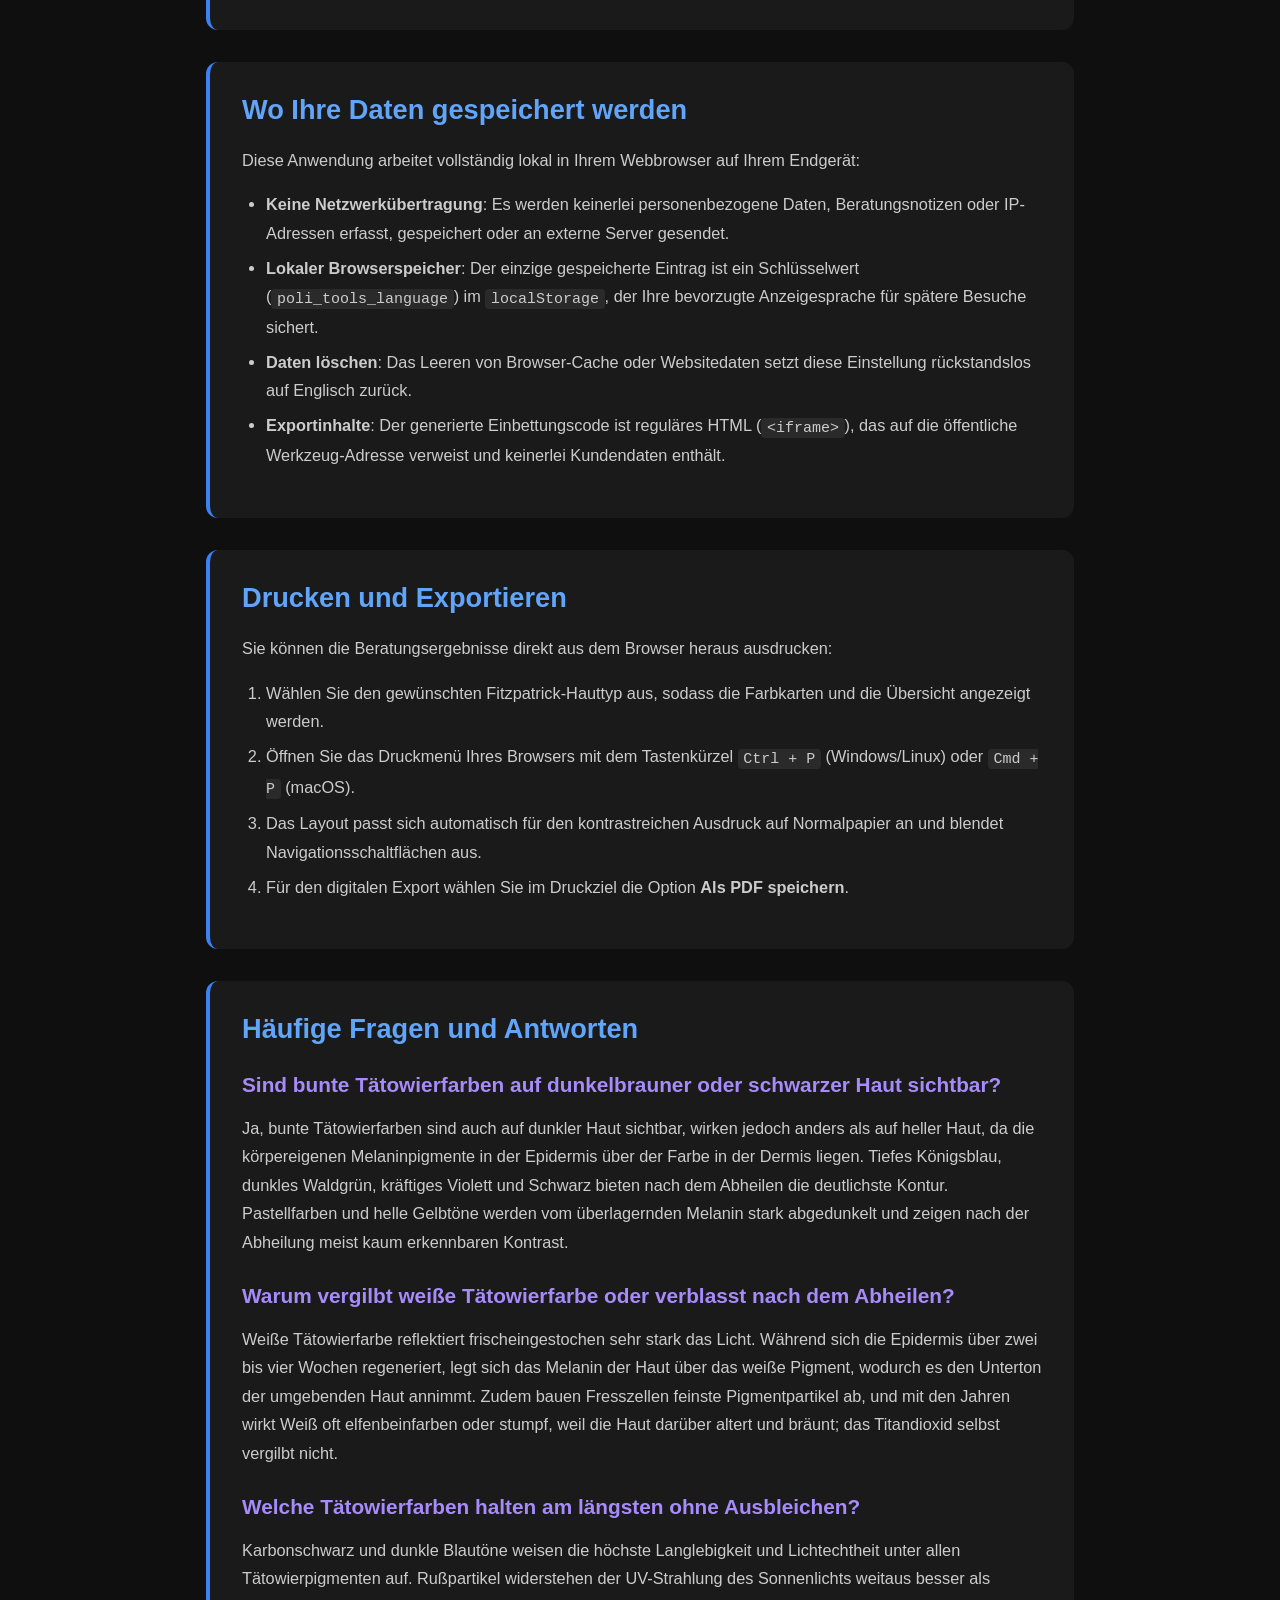
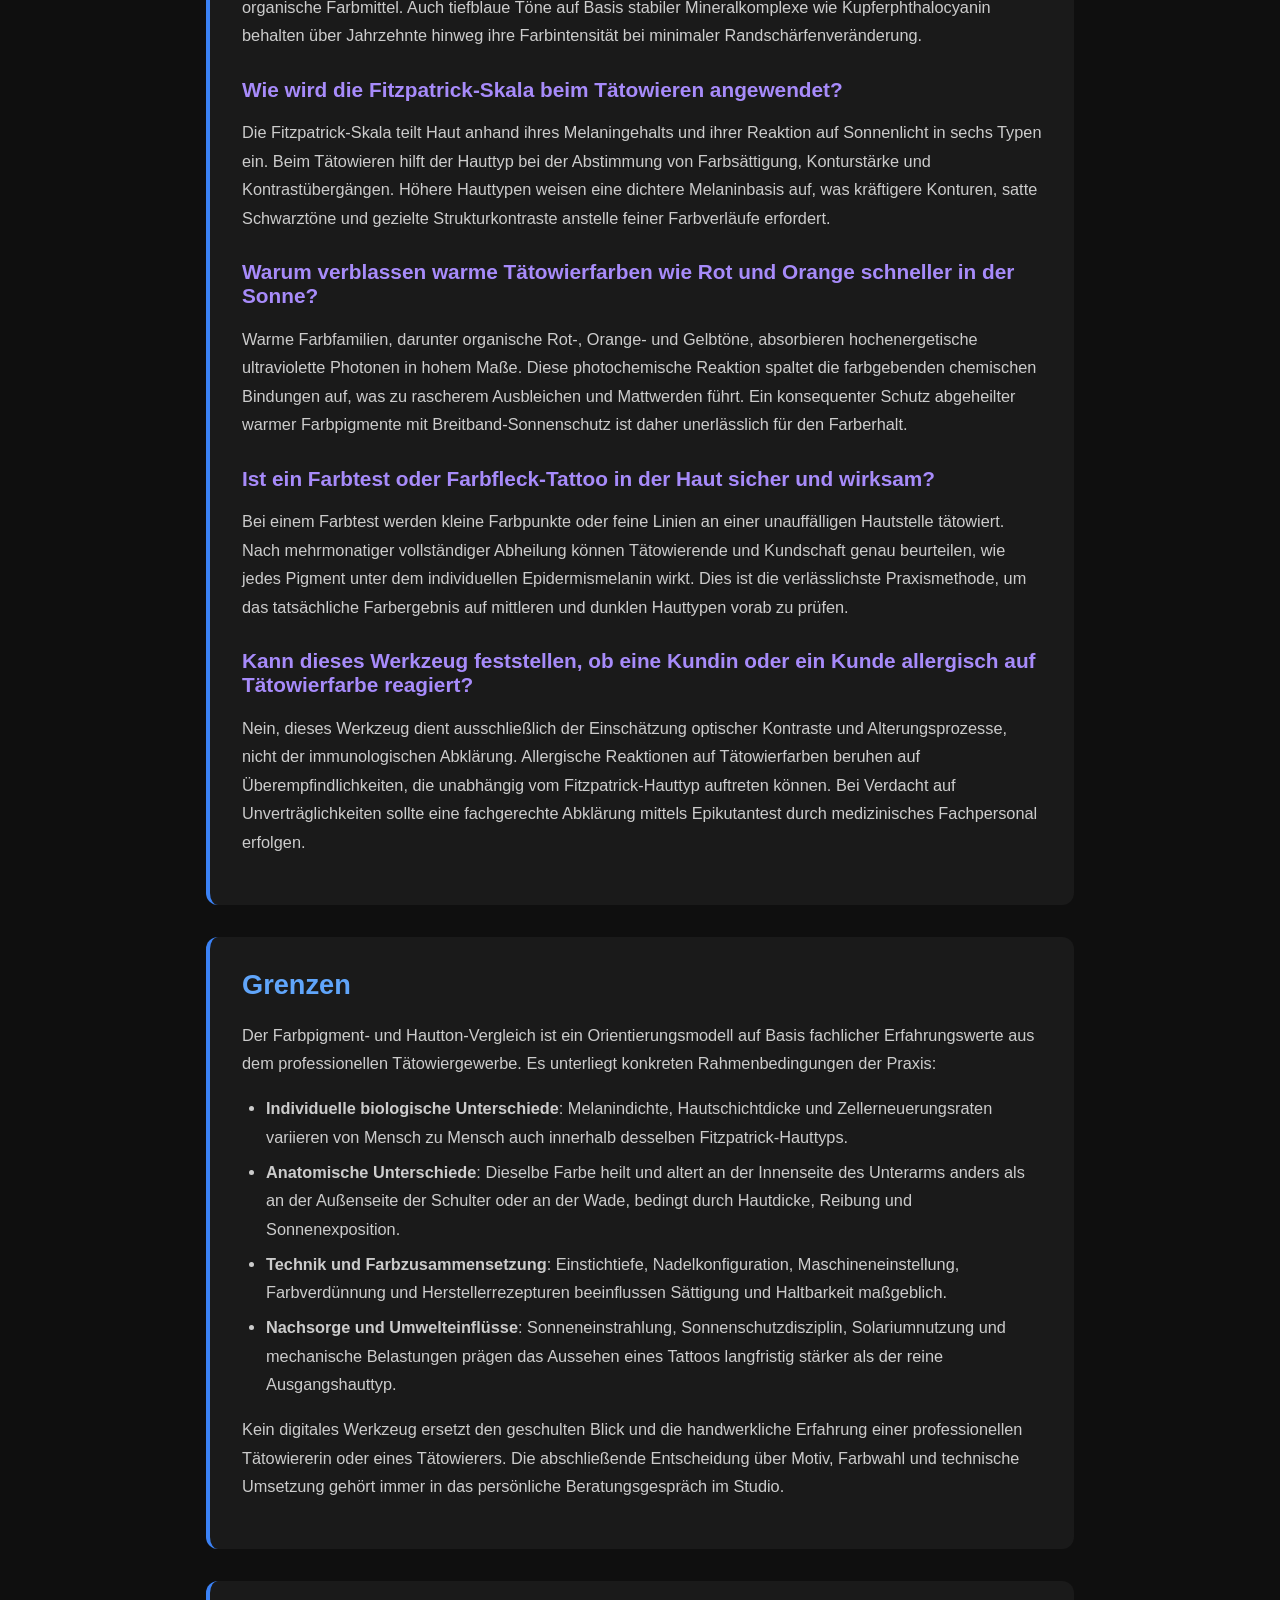
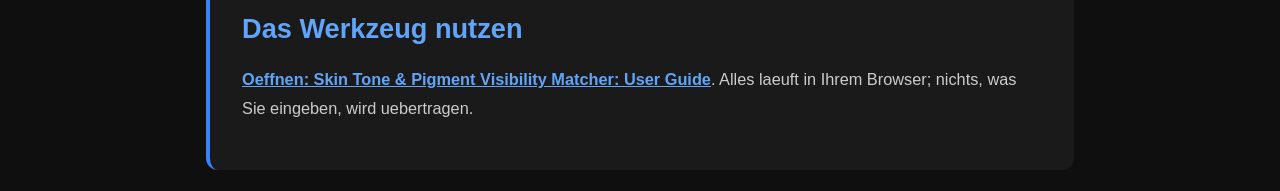
==== commit 5872e472: "sync documentation-de.html from the live site The website copy of this tool moved on and the repo di" ====
--- a/documentation-de.html
+++ b/documentation-de.html
@@ -133,7 +133,7 @@
         <h3>Sind bunte Tätowierfarben auf dunkelbrauner oder schwarzer Haut sichtbar?</h3>
         <p>Ja, bunte Tätowierfarben sind auch auf dunkler Haut sichtbar, wirken jedoch anders als auf heller Haut, da die körpereigenen Melaninpigmente in der Epidermis über der Farbe in der Dermis liegen. Tiefes Königsblau, dunkles Waldgrün, kräftiges Violett und Schwarz bieten nach dem Abheilen die deutlichste Kontur. Pastellfarben und helle Gelbtöne werden vom überlagernden Melanin stark abgedunkelt und zeigen nach der Abheilung meist kaum erkennbaren Kontrast.</p>
         <h3>Warum vergilbt weiße Tätowierfarbe oder verblasst nach dem Abheilen?</h3>
-        <p>Weiße Tätowierfarbe reflektiert frischeingestochen sehr stark das Licht. Während sich die Epidermis über zwei bis vier Wochen regeneriert, legt sich das Melanin der Haut über das weiße Pigment, wodurch es den Unterton der umgebenden Haut annimmt. Zudem bauen Fresszellen feinste Pigmentpartikel ab, und Sonnenlicht oxidiert Titandioxid, was die Farbe im Verlauf von zwei bis fünf Jahren elfenbeinfarben oder gelblich wirken lässt.</p>
+        <p>Weiße Tätowierfarbe reflektiert frischeingestochen sehr stark das Licht. Während sich die Epidermis über zwei bis vier Wochen regeneriert, legt sich das Melanin der Haut über das weiße Pigment, wodurch es den Unterton der umgebenden Haut annimmt. Zudem bauen Fresszellen feinste Pigmentpartikel ab, und mit den Jahren wirkt Weiß oft elfenbeinfarben oder stumpf, weil die Haut darüber altert und bräunt; das Titandioxid selbst vergilbt nicht.</p>
         <h3>Welche Tätowierfarben halten am längsten ohne Ausbleichen?</h3>
         <p>Karbonschwarz und dunkle Blautöne weisen die höchste Langlebigkeit und Lichtechtheit unter allen Tätowierpigmenten auf. Rußpartikel widerstehen der UV-Strahlung des Sonnenlichts weitaus besser als organische Farbmittel. Auch tiefblaue Töne auf Basis stabiler Mineralkomplexe wie Kupferphthalocyanin behalten über Jahrzehnte hinweg ihre Farbintensität bei minimaler Randschärfenveränderung.</p>
         <h3>Wie wird die Fitzpatrick-Skala beim Tätowieren angewendet?</h3>
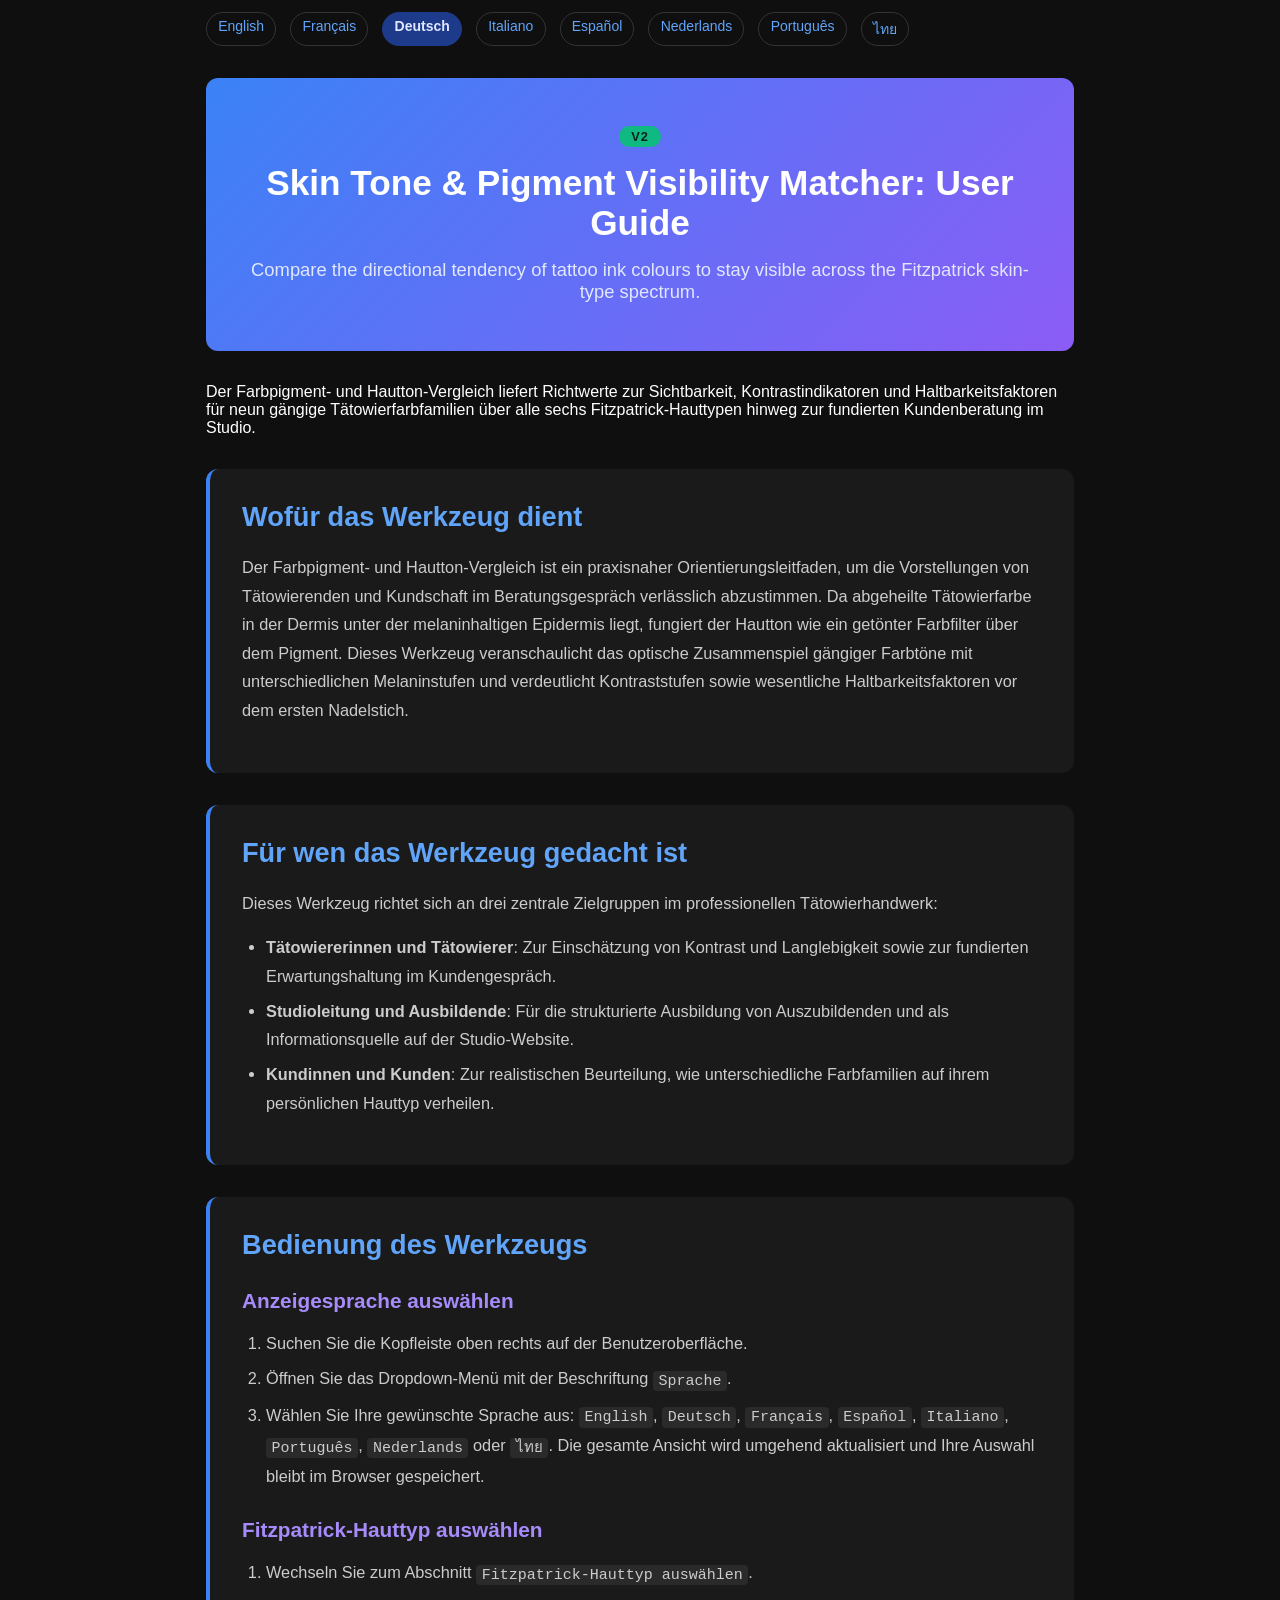
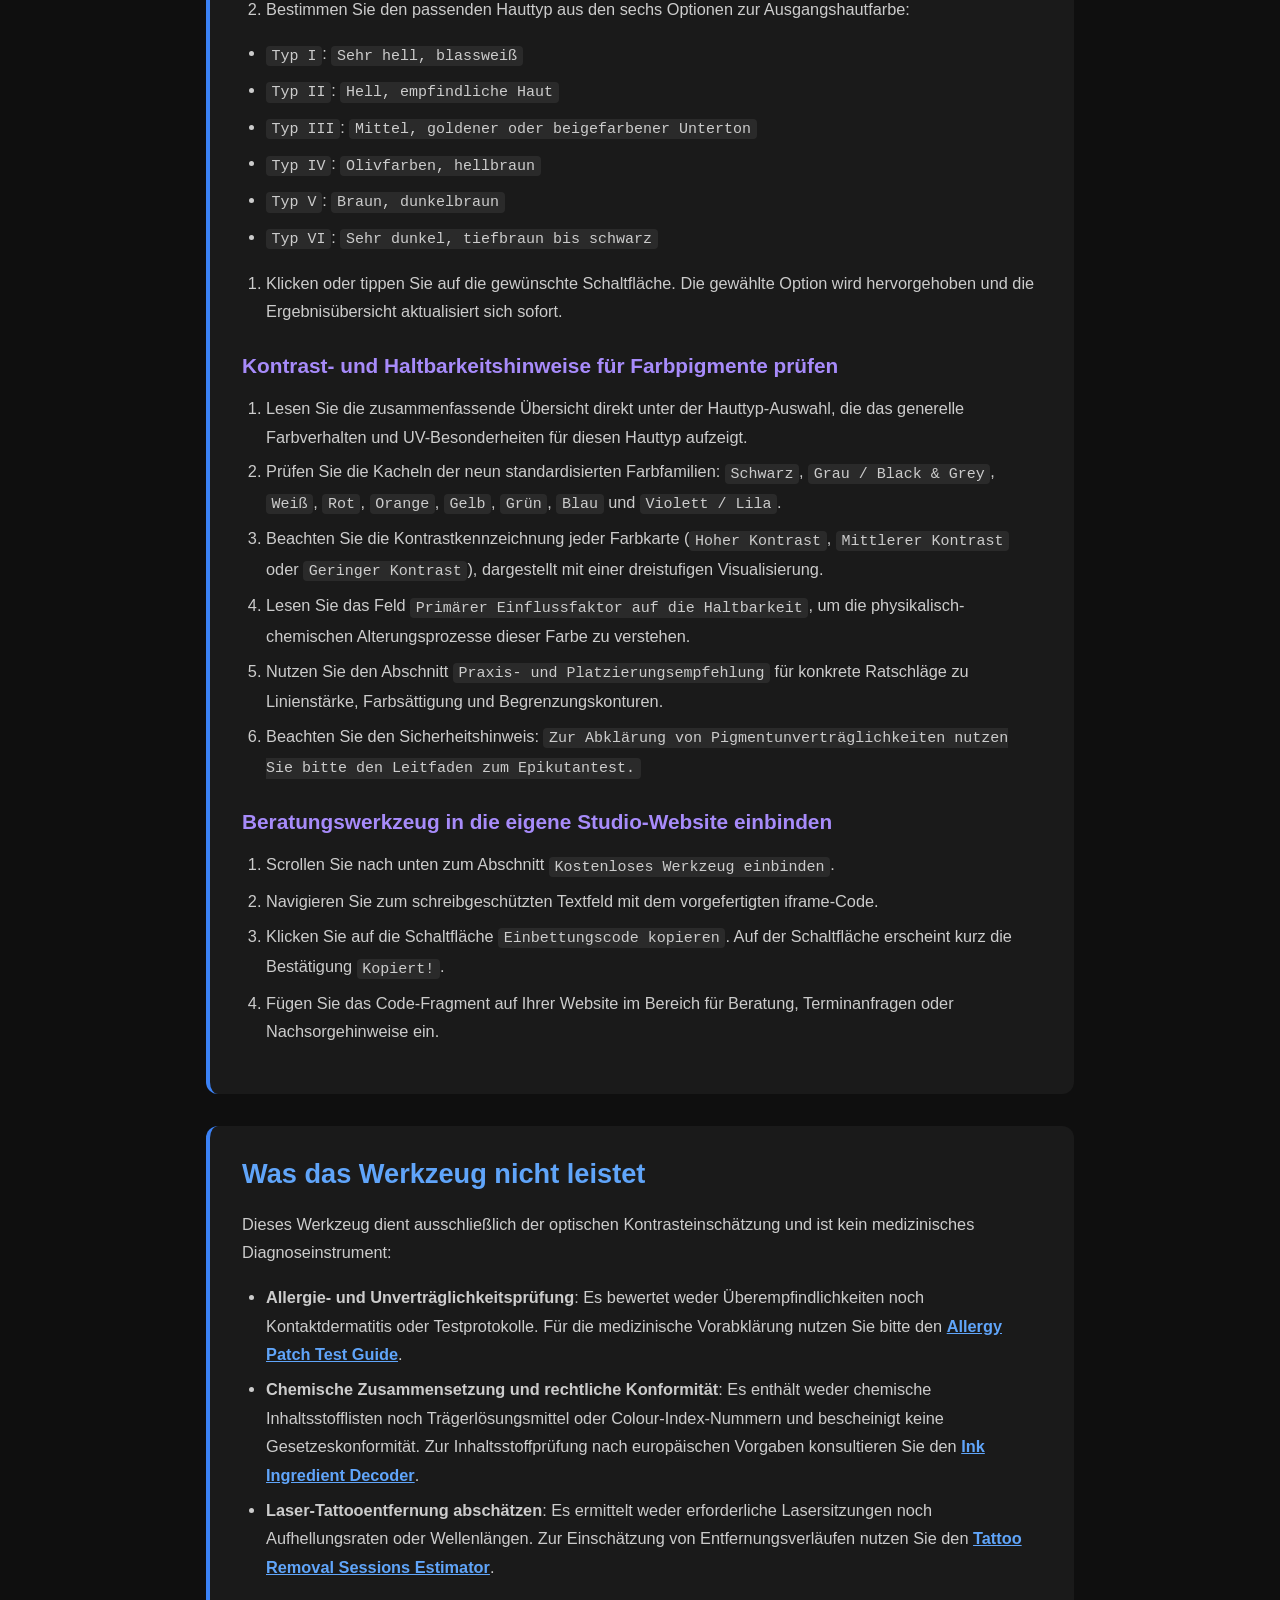
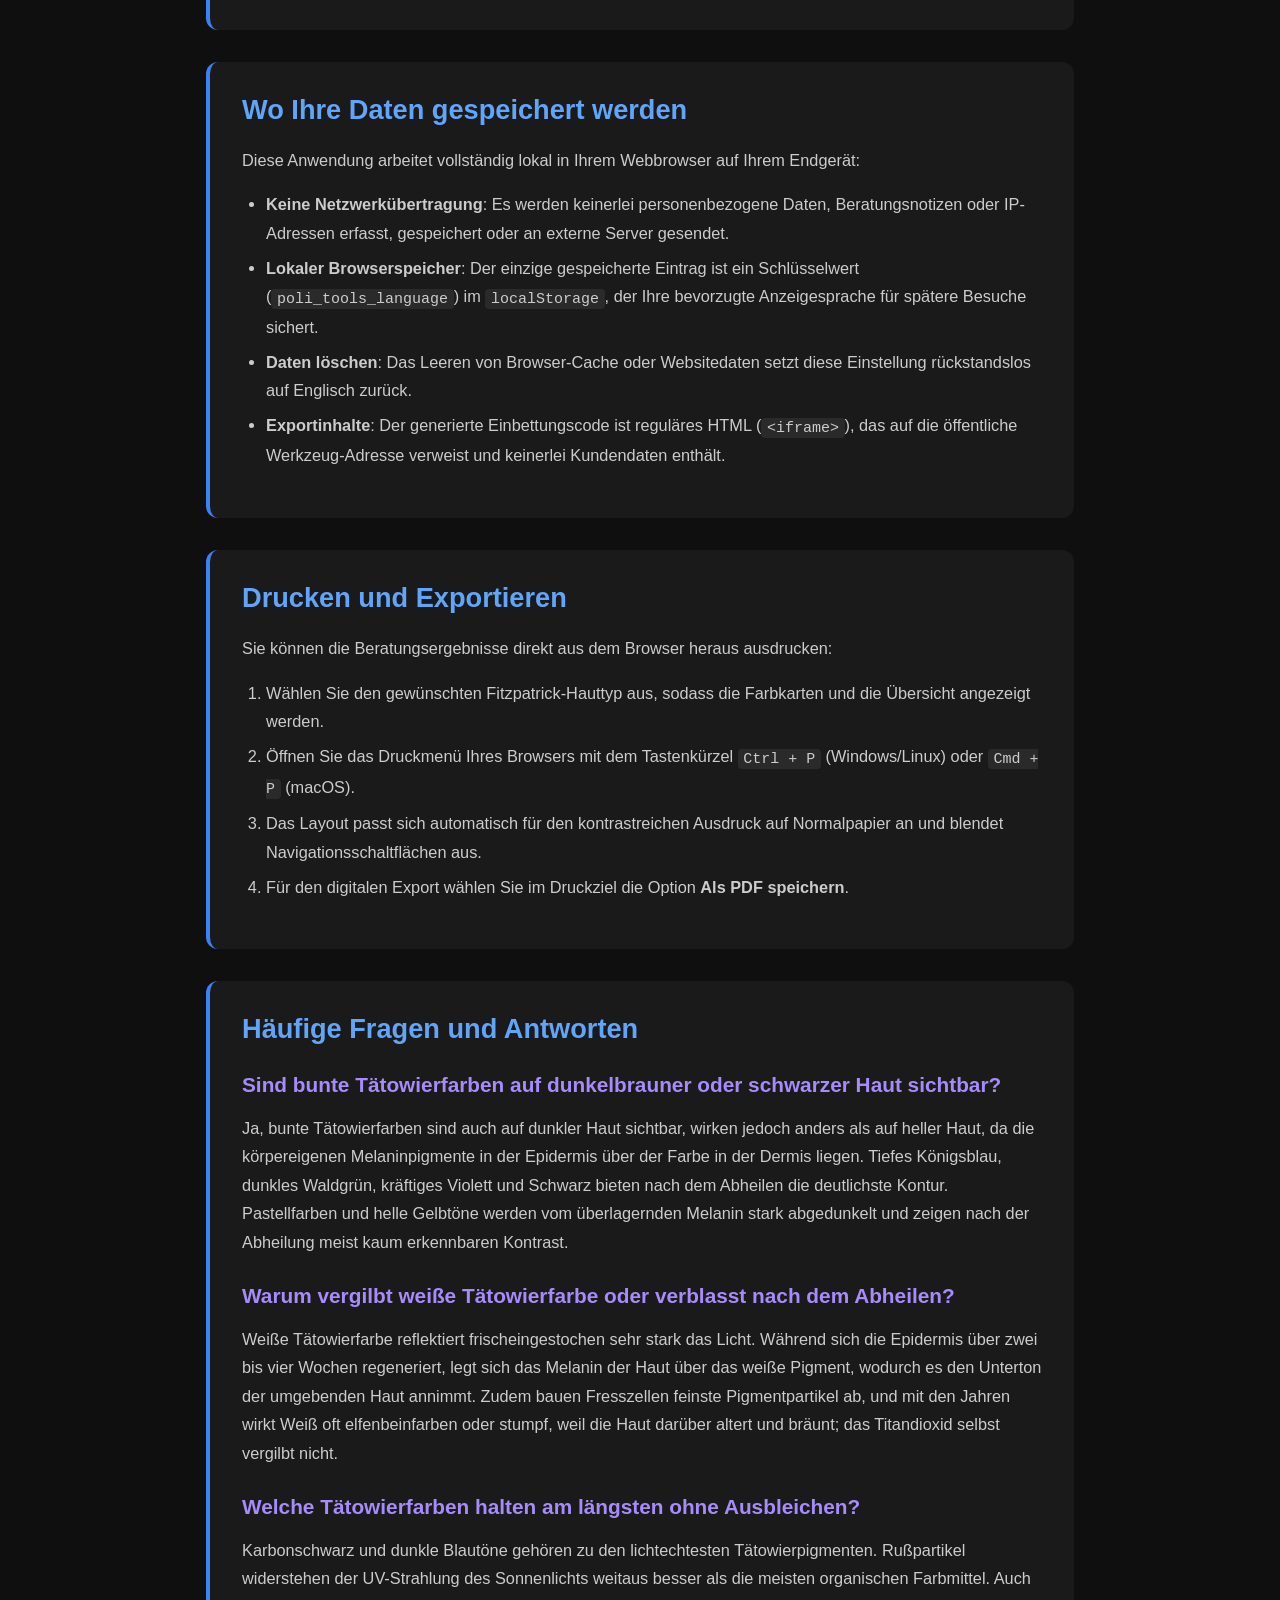
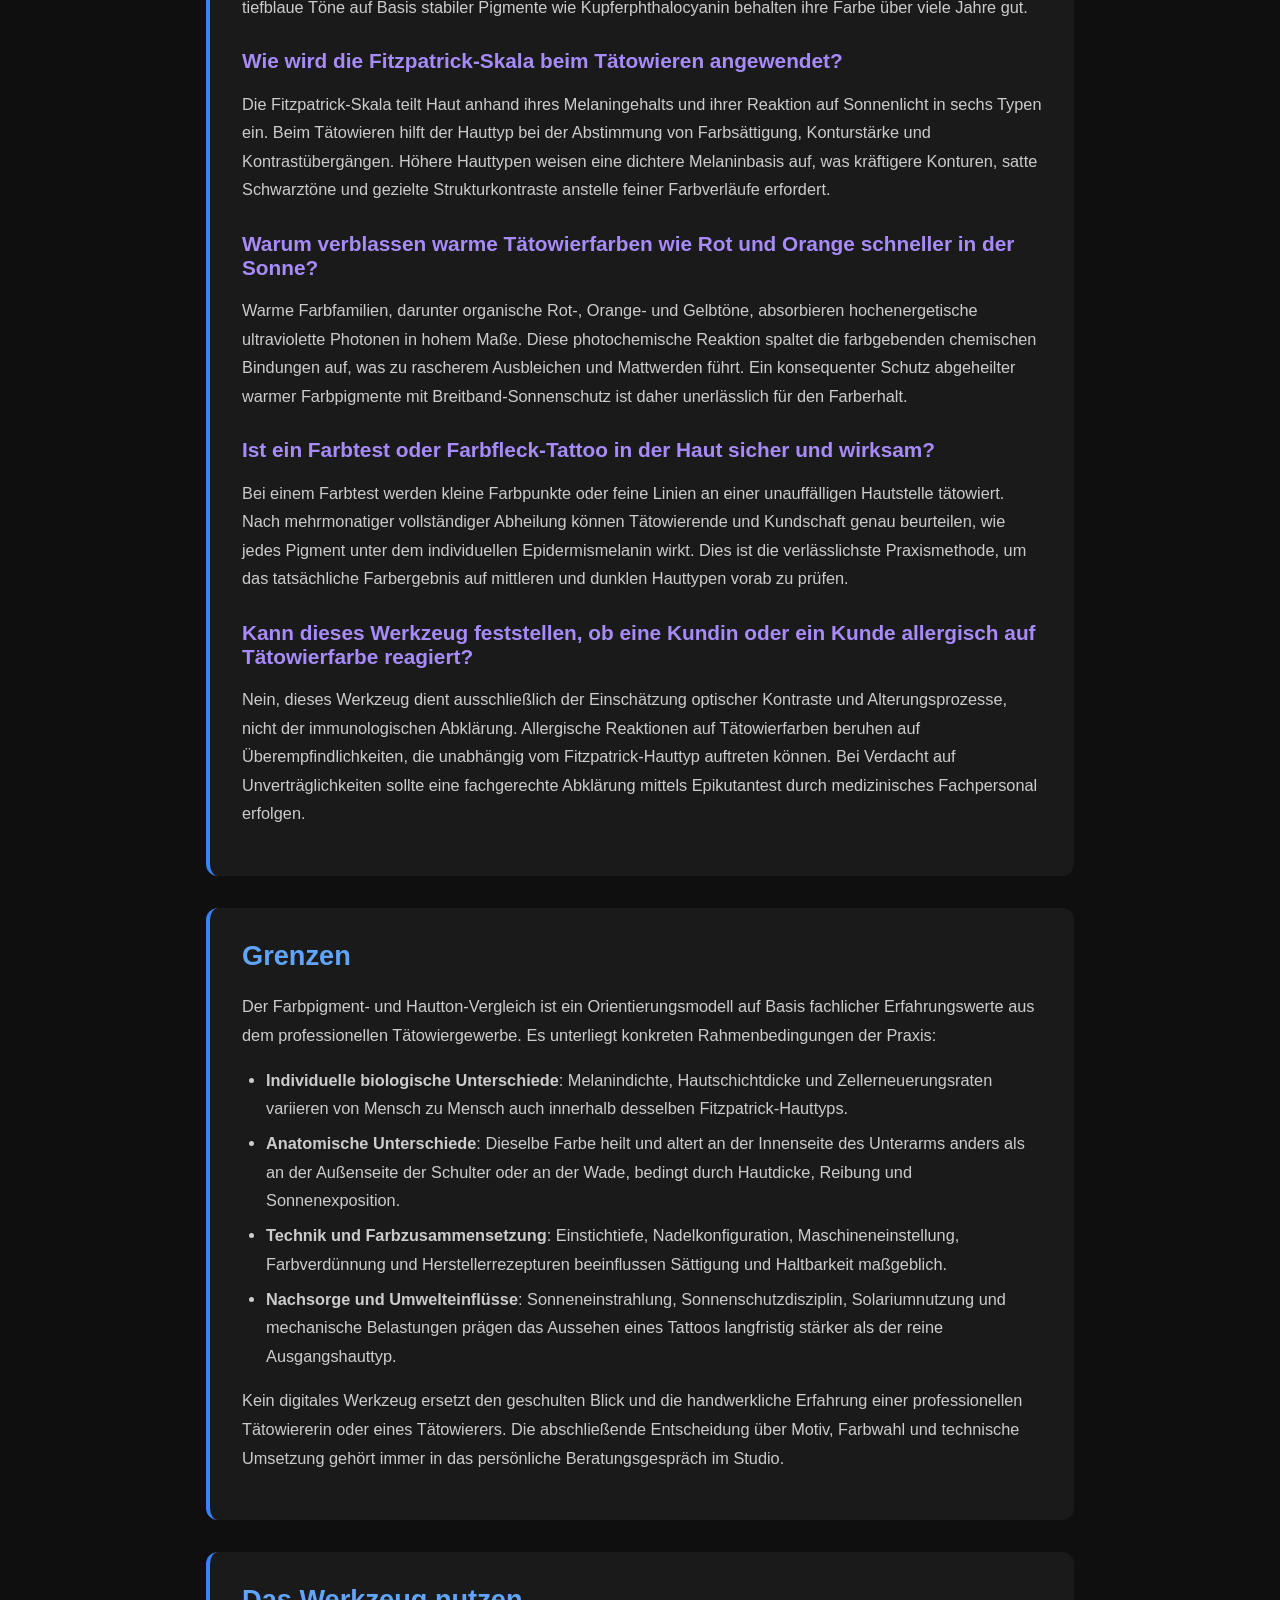
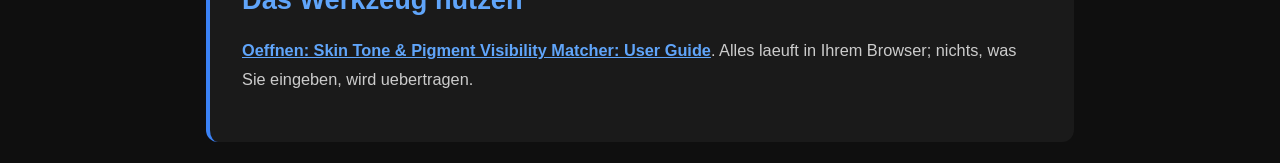
==== commit d75042a7: "sync documentation-de.html from the live site The website copy of this tool moved on and the repo di" ====
--- a/documentation-de.html
+++ b/documentation-de.html
@@ -135,7 +135,7 @@
         <h3>Warum vergilbt weiße Tätowierfarbe oder verblasst nach dem Abheilen?</h3>
         <p>Weiße Tätowierfarbe reflektiert frischeingestochen sehr stark das Licht. Während sich die Epidermis über zwei bis vier Wochen regeneriert, legt sich das Melanin der Haut über das weiße Pigment, wodurch es den Unterton der umgebenden Haut annimmt. Zudem bauen Fresszellen feinste Pigmentpartikel ab, und mit den Jahren wirkt Weiß oft elfenbeinfarben oder stumpf, weil die Haut darüber altert und bräunt; das Titandioxid selbst vergilbt nicht.</p>
         <h3>Welche Tätowierfarben halten am längsten ohne Ausbleichen?</h3>
-        <p>Karbonschwarz und dunkle Blautöne weisen die höchste Langlebigkeit und Lichtechtheit unter allen Tätowierpigmenten auf. Rußpartikel widerstehen der UV-Strahlung des Sonnenlichts weitaus besser als organische Farbmittel. Auch tiefblaue Töne auf Basis stabiler Mineralkomplexe wie Kupferphthalocyanin behalten über Jahrzehnte hinweg ihre Farbintensität bei minimaler Randschärfenveränderung.</p>
+        <p>Karbonschwarz und dunkle Blautöne gehören zu den lichtechtesten Tätowierpigmenten. Rußpartikel widerstehen der UV-Strahlung des Sonnenlichts weitaus besser als die meisten organischen Farbmittel. Auch tiefblaue Töne auf Basis stabiler Pigmente wie Kupferphthalocyanin behalten ihre Farbe über viele Jahre gut.</p>
         <h3>Wie wird die Fitzpatrick-Skala beim Tätowieren angewendet?</h3>
         <p>Die Fitzpatrick-Skala teilt Haut anhand ihres Melaningehalts und ihrer Reaktion auf Sonnenlicht in sechs Typen ein. Beim Tätowieren hilft der Hauttyp bei der Abstimmung von Farbsättigung, Konturstärke und Kontrastübergängen. Höhere Hauttypen weisen eine dichtere Melaninbasis auf, was kräftigere Konturen, satte Schwarztöne und gezielte Strukturkontraste anstelle feiner Farbverläufe erfordert.</p>
         <h3>Warum verblassen warme Tätowierfarben wie Rot und Orange schneller in der Sonne?</h3>
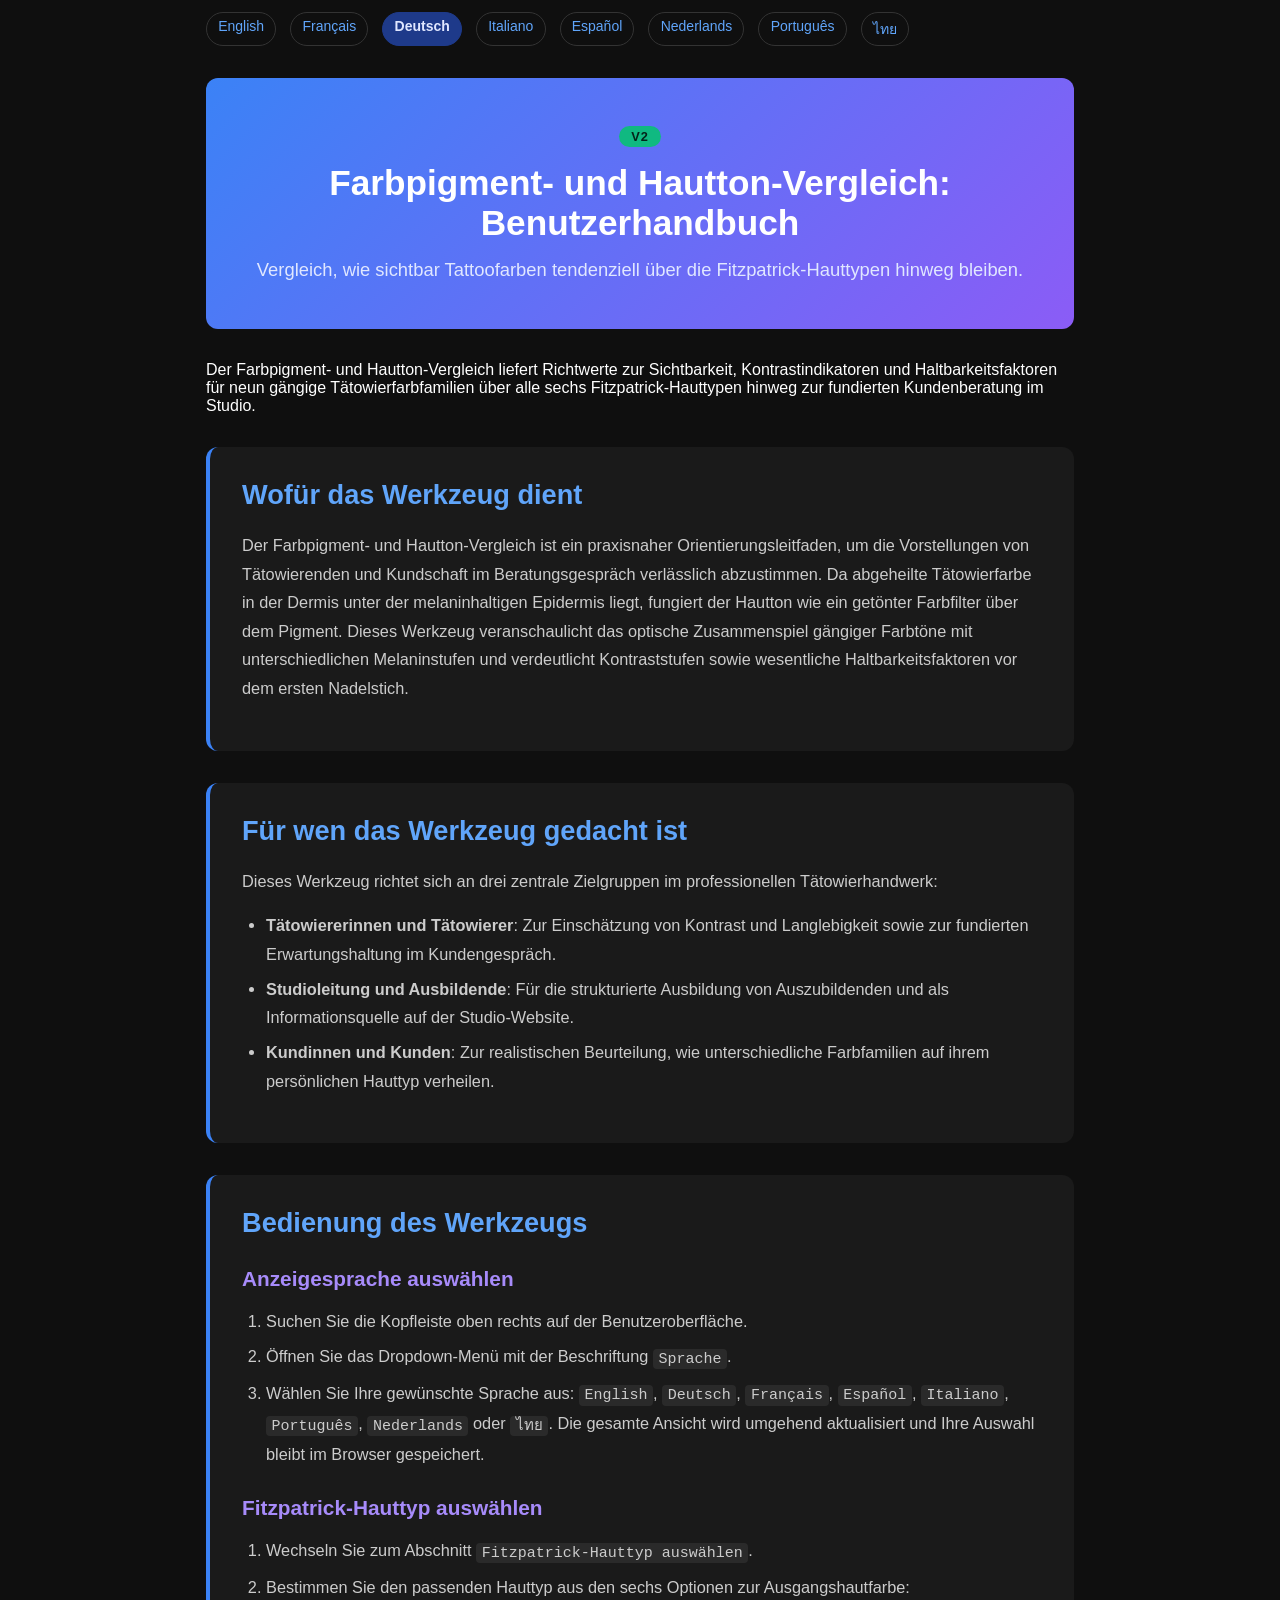
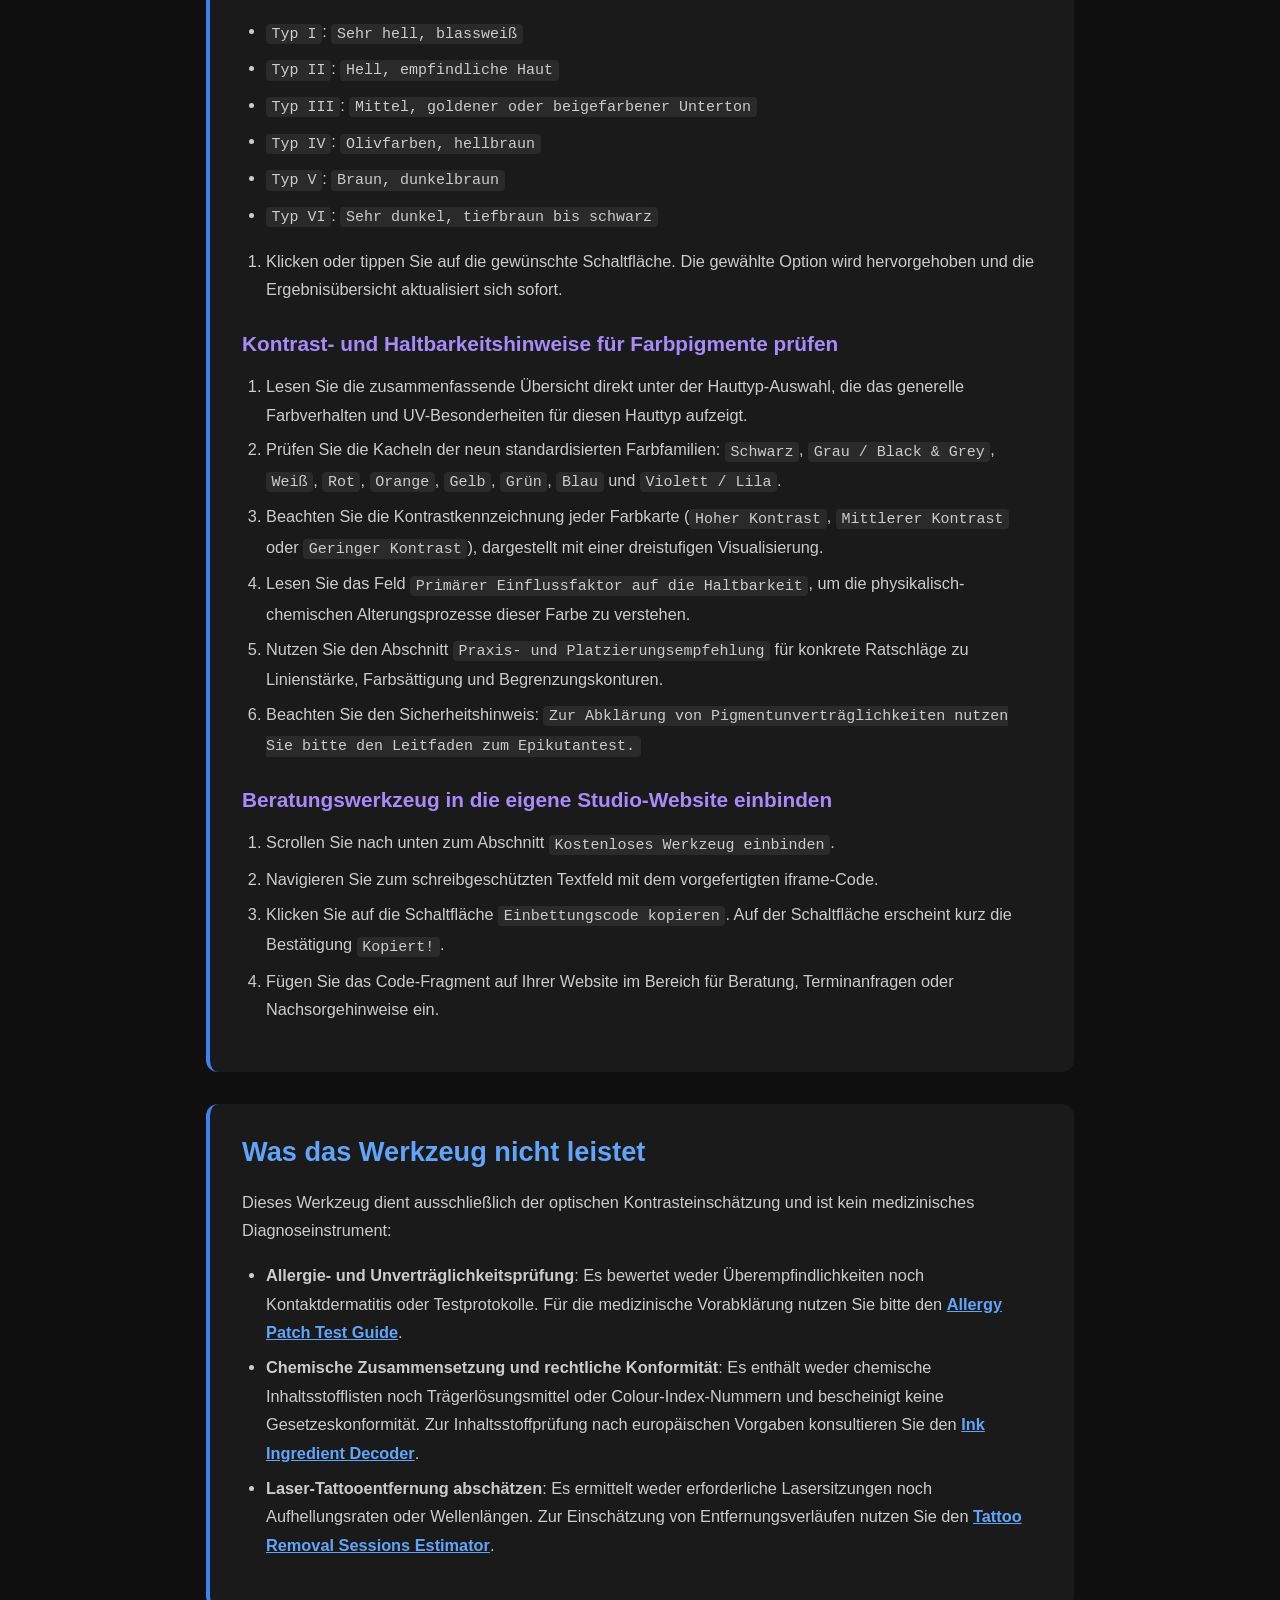
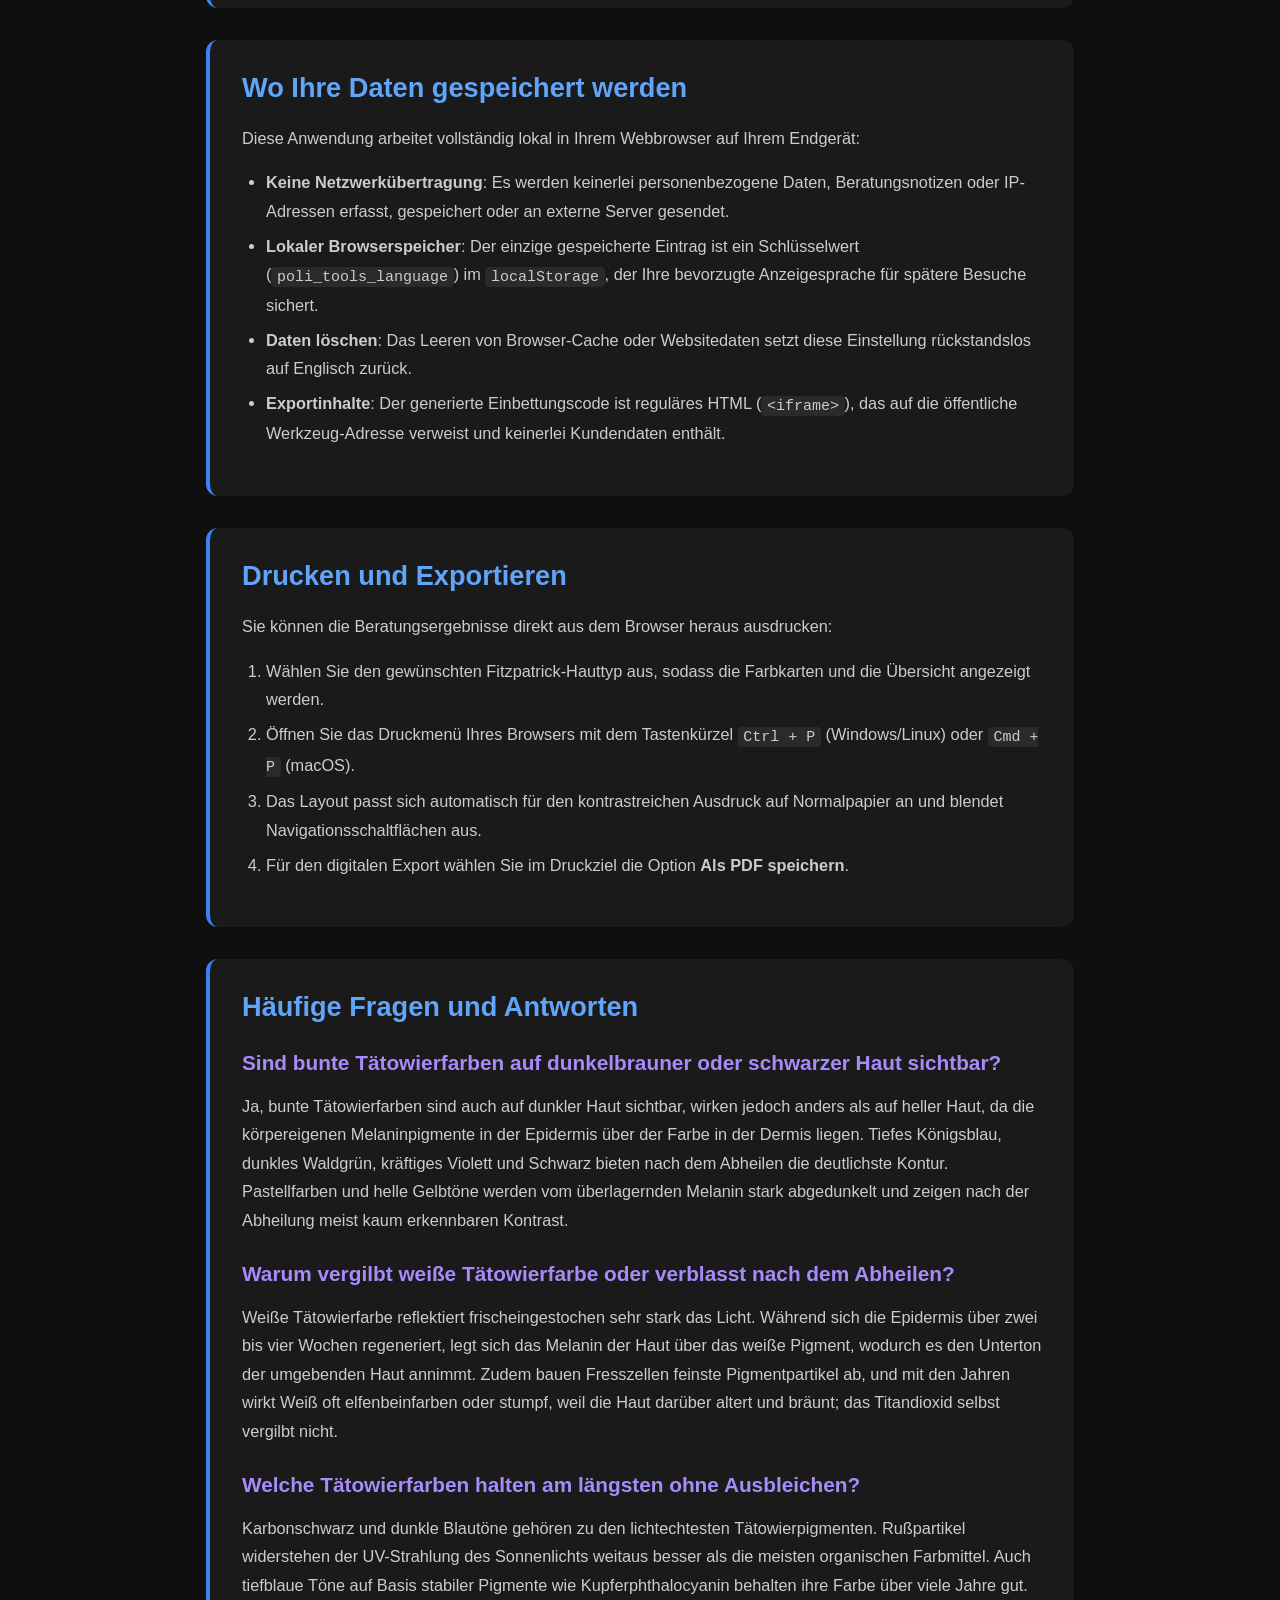
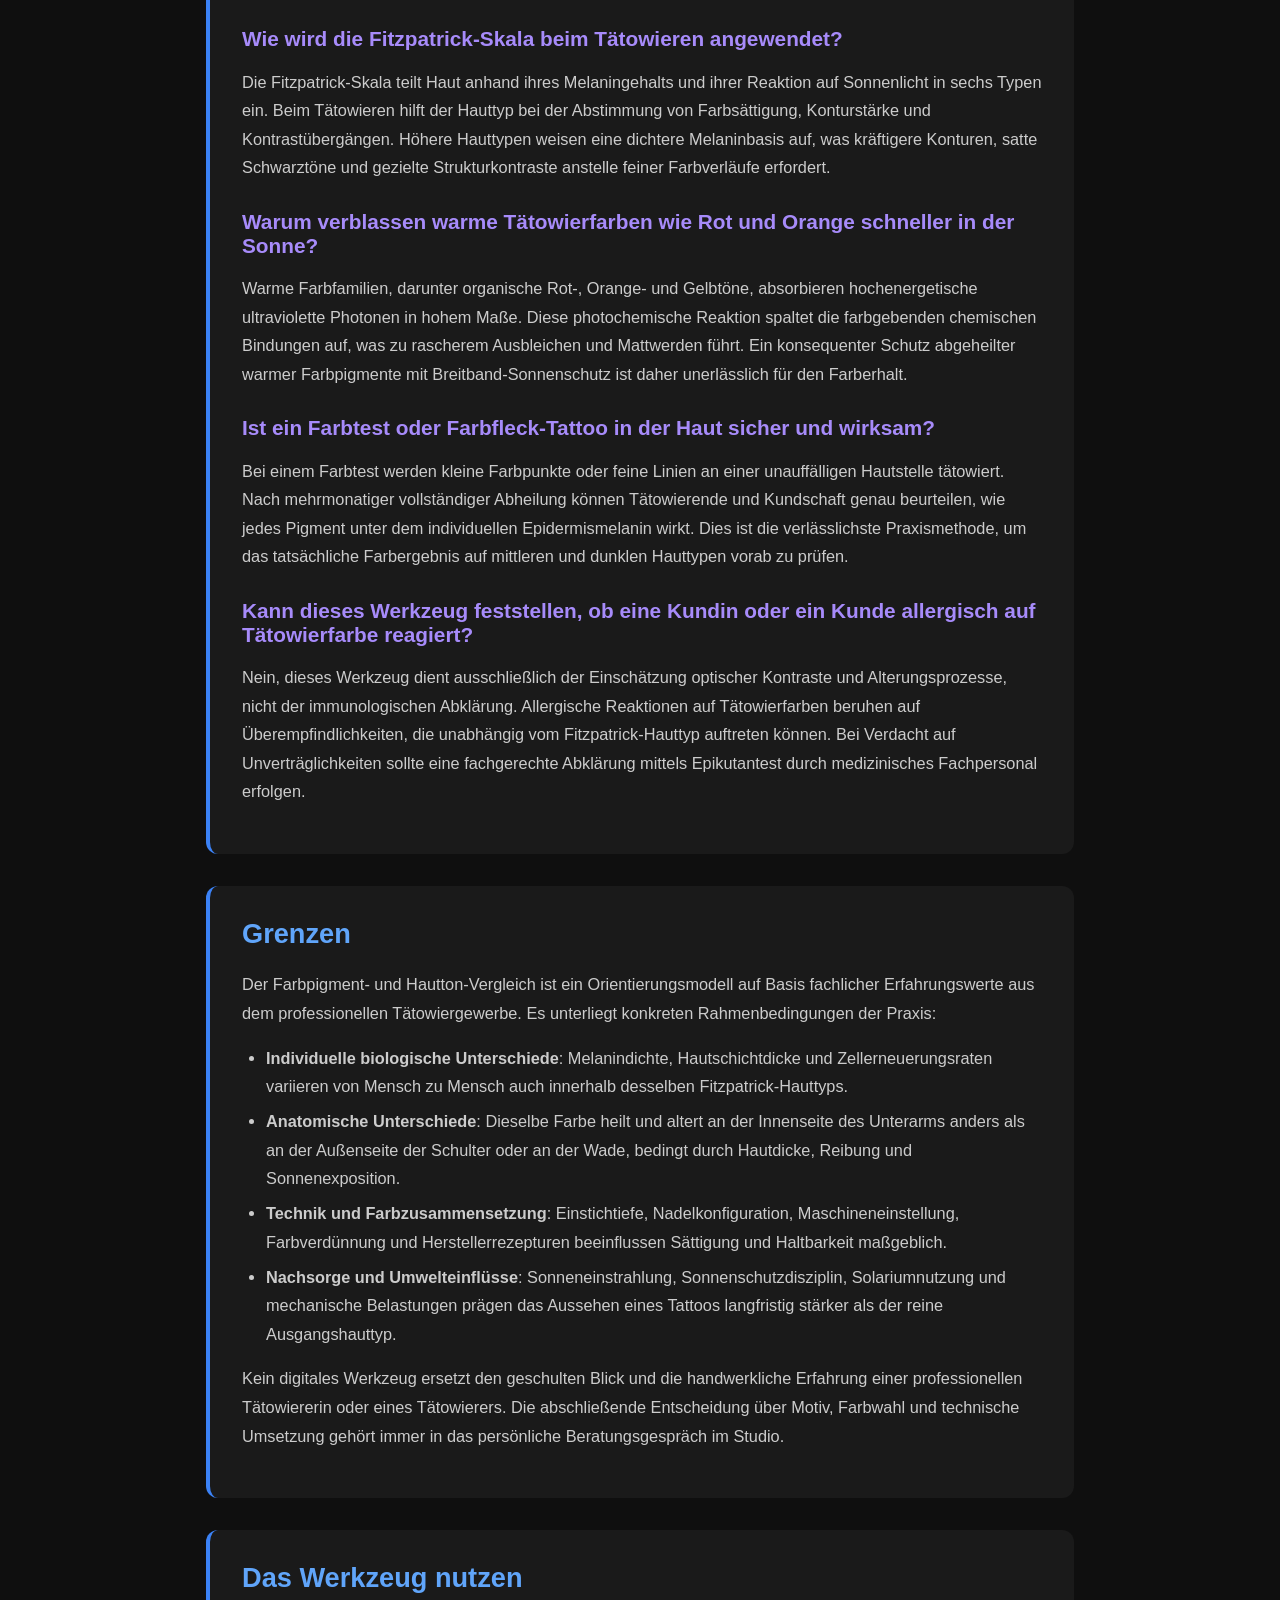
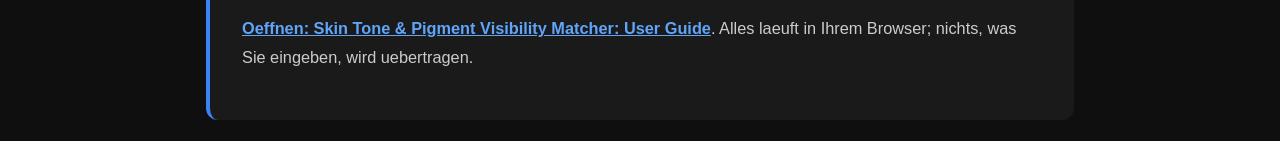
==== commit 71841620: "sync documentation-de.html from the live site The website copy of this tool moved on and the repo di" ====
--- a/documentation-de.html
+++ b/documentation-de.html
@@ -3,7 +3,7 @@
 <head><meta name="robots" content="noindex,nofollow">
     <meta charset="UTF-8">
     <meta name="viewport" content="width=device-width, initial-scale=1.0">
-    <title>Skin Tone &amp; Pigment Visibility Matcher: User Guide Dokumentation | Poli International</title>
+    <title>Farbpigment- und Hautton-Vergleich: Benutzerhandbuch Dokumentation | Poli International</title>
     <meta name="description" content="Compare the directional tendency of tattoo ink colours to stay visible across the Fitzpatrick skin-type spectrum.">
     <link rel="canonical" href="https://poliinternational.com/skin-tone-pigment-matcher/">
     <style>
@@ -41,8 +41,8 @@
     <div class="entry-content">
         <div class="doc-hero">
             <span class="v2">V2</span>
-            <h1>Skin Tone &amp; Pigment Visibility Matcher: User Guide</h1>
-            <p>Compare the directional tendency of tattoo ink colours to stay visible across the Fitzpatrick skin-type spectrum.</p>
+            <h1>Farbpigment- und Hautton-Vergleich: Benutzerhandbuch</h1>
+            <p>Vergleich, wie sichtbar Tattoofarben tendenziell über die Fitzpatrick-Hauttypen hinweg bleiben.</p>
         </div>
         <p>Der Farbpigment- und Hautton-Vergleich liefert Richtwerte zur Sichtbarkeit, Kontrastindikatoren und Haltbarkeitsfaktoren für neun gängige Tätowierfarbfamilien über alle sechs Fitzpatrick-Hauttypen hinweg zur fundierten Kundenberatung im Studio.</p>
         <div class="doc-section">
